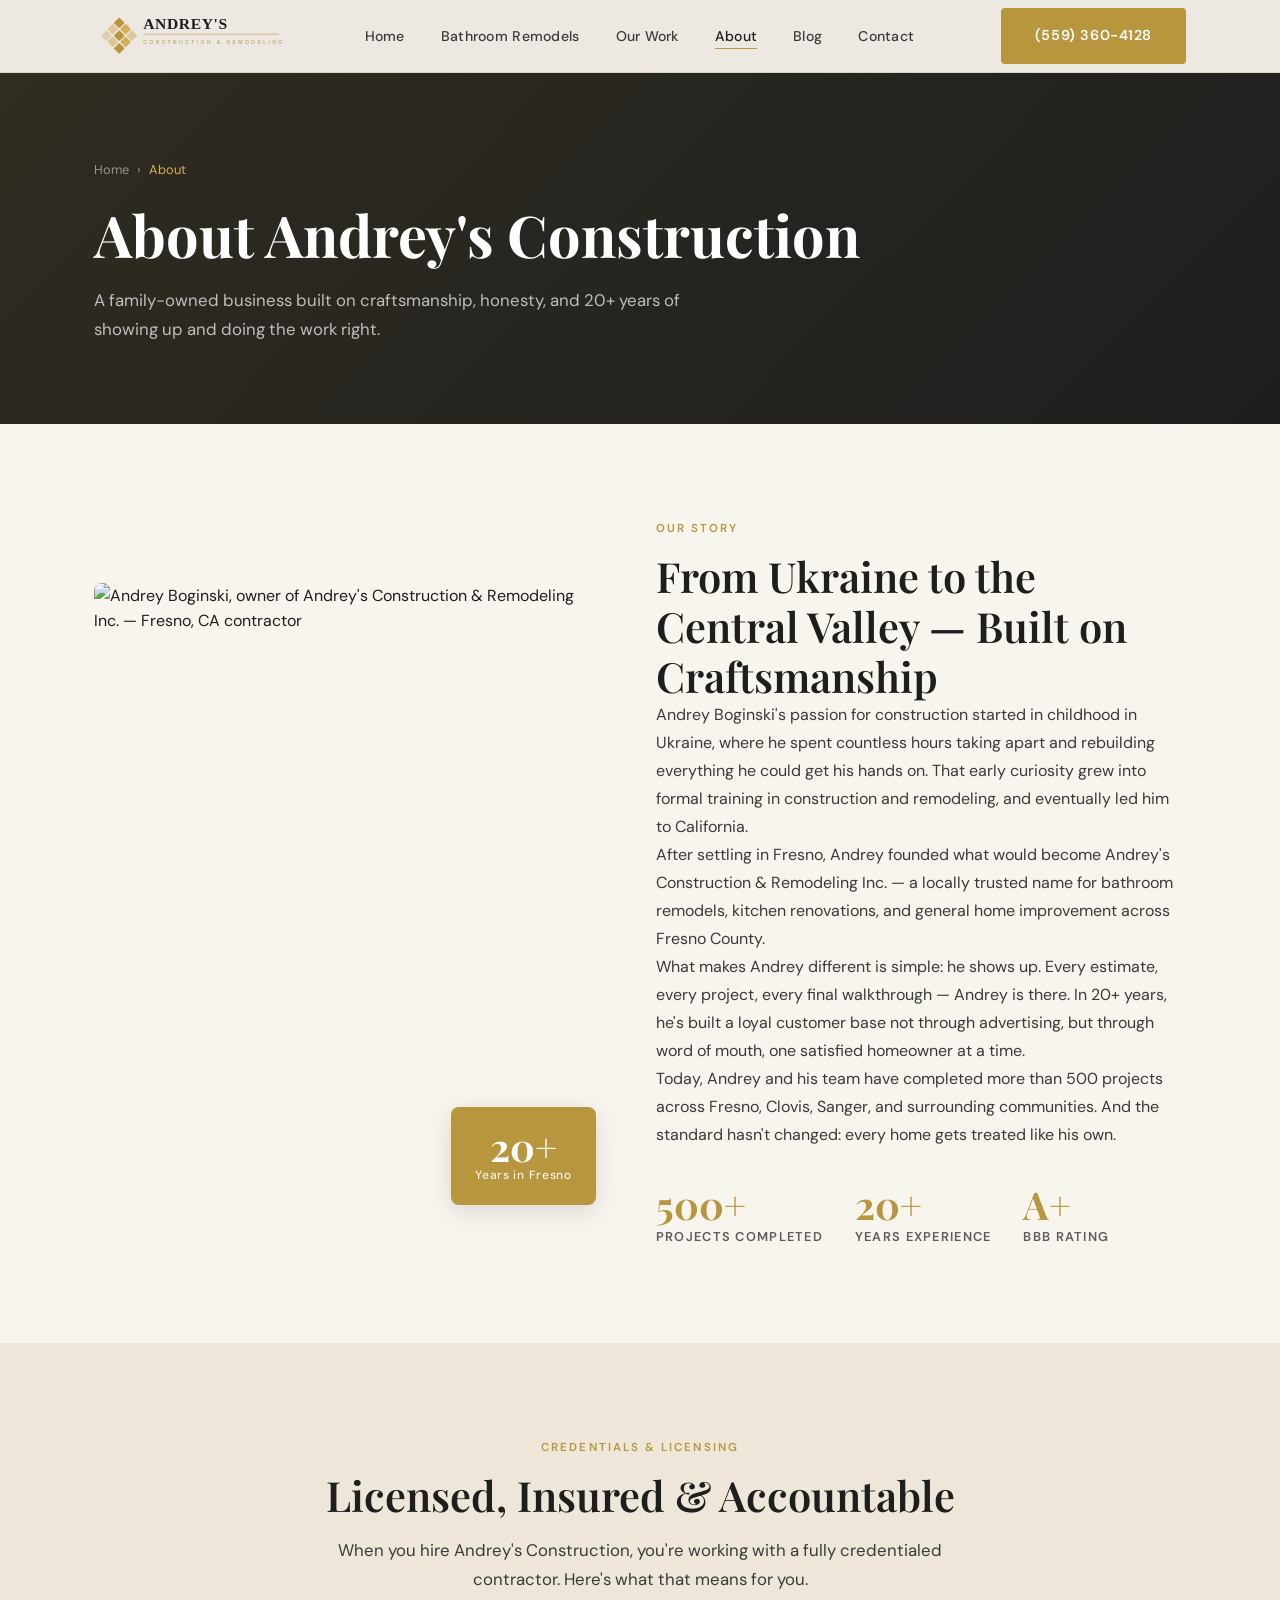
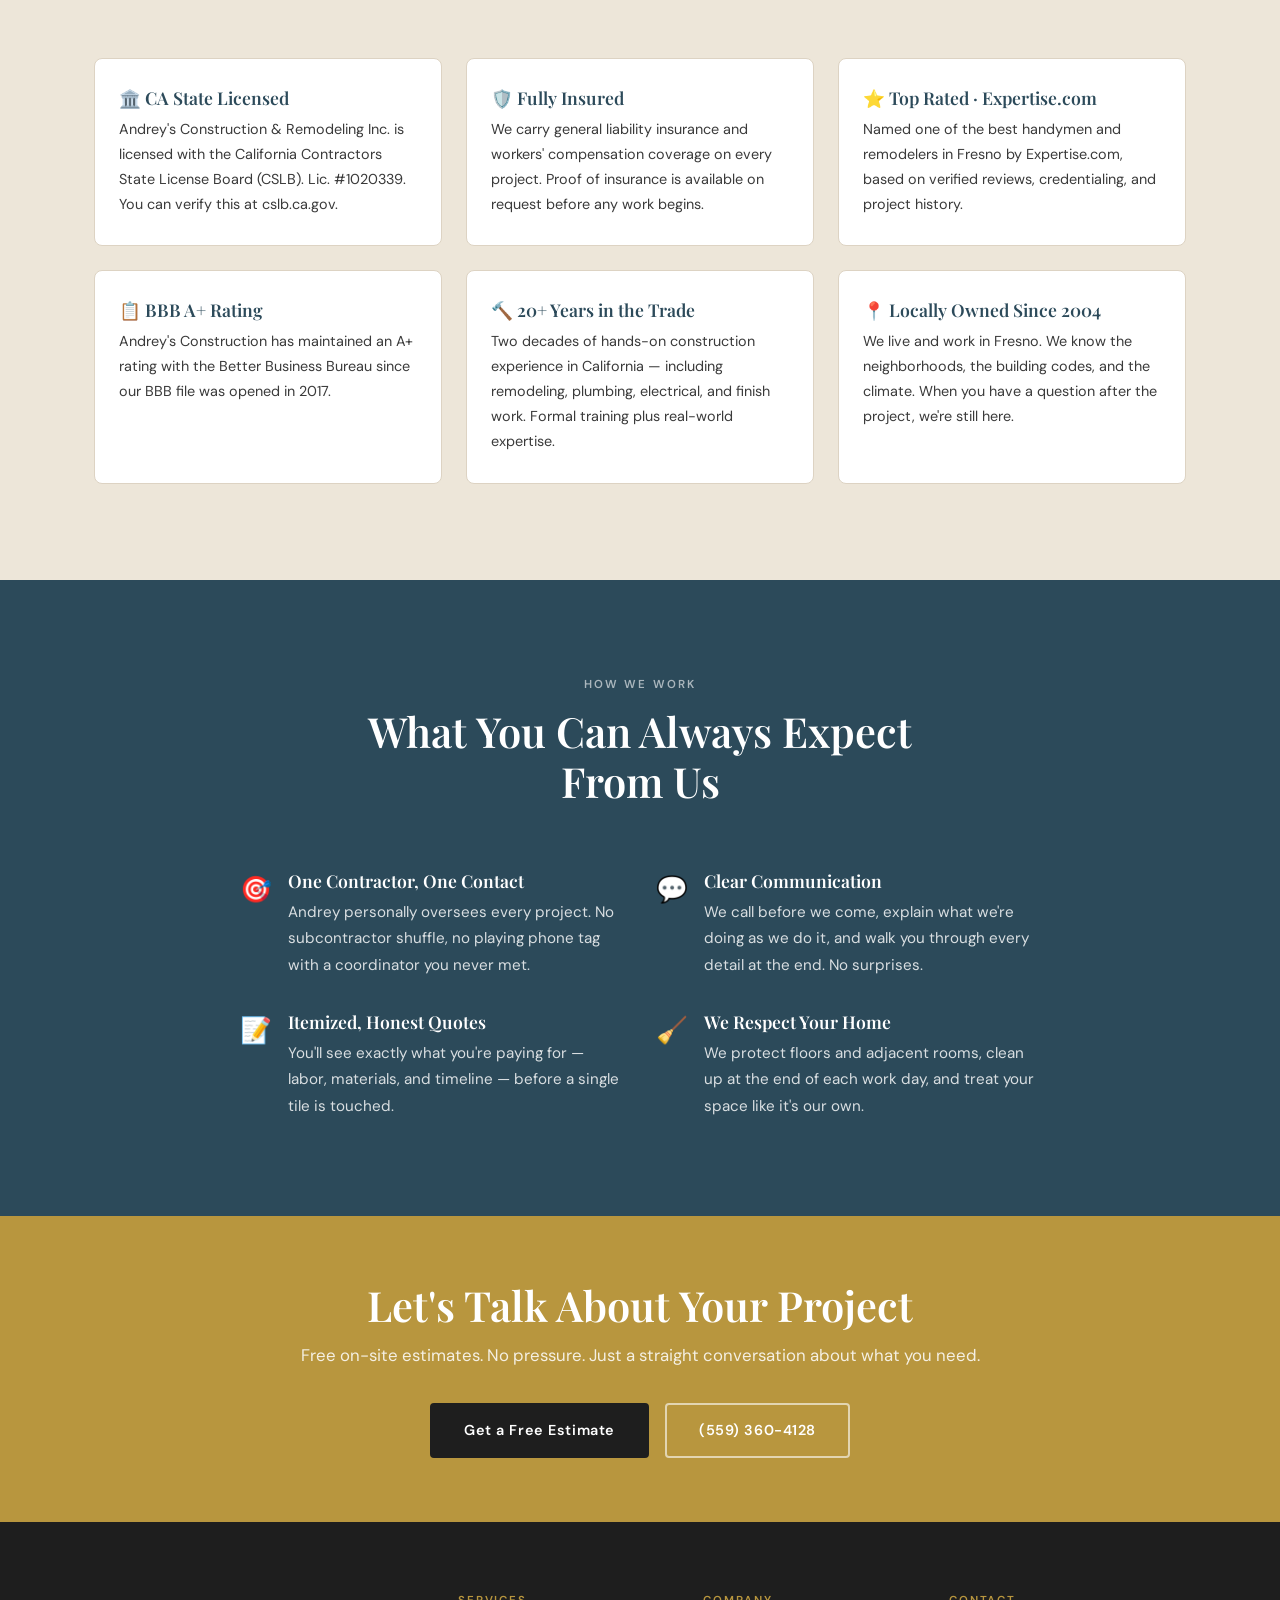
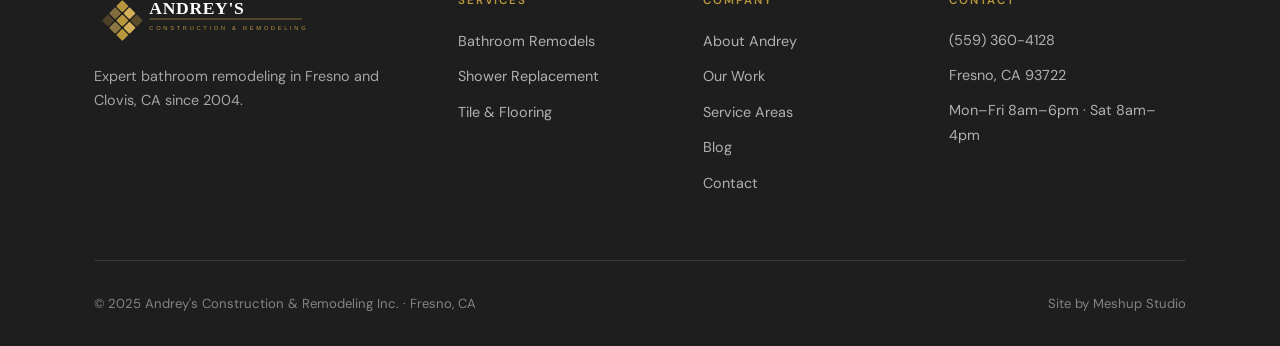
==== about.html @ b891c5d8 "Perf: update about.html" ====
<!DOCTYPE html>
<html lang="en">
<head>
  <meta charset="UTF-8">
  <meta name="viewport" content="width=device-width, initial-scale=1.0">
  <title>About Andrey Boginski | Fresno Remodeling Contractor Since 2004</title>
  <meta name="description" content="Meet Andrey Boginski — licensed Fresno contractor with 20+ years experience and 500+ remodels. Founder of Andrey's Construction & Remodeling Inc.">
  <meta name="robots" content="index, follow">
  <link rel="canonical" href="https://www.andreyhandyman.com/about.html">
  <link rel="icon" type="image/png" href="/favicon.png">
  <link rel="apple-touch-icon" href="/images/logo/favicon-192.png">
  <link rel="preconnect" href="https://fonts.googleapis.com">
  <link rel="preconnect" href="https://fonts.gstatic.com" crossorigin>
  <link rel="preload" href="https://fonts.googleapis.com/css2?family=Playfair+Display:ital,wght@0,600;0,700;1,400&family=DM+Sans:wght@400;500;600&display=swap" as="style" onload="this.onload=null;this.rel='stylesheet'">
  <noscript><link rel="stylesheet" href="https://fonts.googleapis.com/css2?family=Playfair+Display:ital,wght@0,600;0,700;1,400&family=DM+Sans:wght@400;500;600&display=swap"></noscript>
  <link rel="stylesheet" href="css/style.css">

  <script type="application/ld+json">
  {
    "@context": "https://schema.org",
    "@type": "Person",
    "name": "Andrey Boginski",
    "jobTitle": "Owner & Master Contractor",
    "worksFor": {
      "@type": "HomeAndConstructionBusiness",
      "@id": "https://www.andreyhandyman.com/#business"
    },
    "description": "Licensed California contractor with 20+ years of experience in bathroom remodeling and home renovation in Fresno and Clovis, CA.",
    "address": {
      "@type": "PostalAddress",
      "addressLocality": "Fresno",
      "addressRegion": "CA",
      "addressCountry": "US"
    }
  }
  </script>
</head>
<body>

<nav class="site-nav">
  <div class="container">
    <div class="nav-inner">
      <a href="/" class="nav-logo" aria-label="Andrey's Construction home">
        <img src="/images/logo/logo-light.svg" alt="Andrey's Construction &amp; Remodeling Inc." width="220" height="60" width="220" height="48" style="height:48px;width:auto;display:block;">
      </a>
      <ul class="nav-links">
        <li><a href="/">Home</a></li>
        <li><a href="/bathroom-remodel-fresno.html">Bathroom Remodels</a></li>
        <li><a href="/our-work.html">Our Work</a></li>
        <li><a href="/about.html" class="active">About</a></li>
        <li><a href="/blog.html">Blog</a></li>
        <li><a href="/contact.html">Contact</a></li>
      </ul>
      <a href="tel:5593604128" class="btn btn-primary nav-cta">(559) 360-4128</a>
      <button class="nav-hamburger" aria-label="Toggle menu" aria-expanded="false"><span></span><span></span><span></span></button>
    </div>
  </div>
</nav>
<nav class="mobile-nav">
  <a href="/">Home</a><a href="/bathroom-remodel-fresno.html">Bathroom Remodels</a><a href="/our-work.html">Our Work</a><a href="/service-areas.html">Service Areas</a><a href="/about.html">About</a><a href="/blog.html">Blog</a><a href="/contact.html">Contact</a>
  <a href="tel:5593604128" class="btn btn-primary">(559) 360-4128</a>
</nav>

<section class="page-hero">
  <div class="container">
    <div class="page-hero-content">
      <nav class="breadcrumb" aria-label="Breadcrumb"><a href="/">Home</a> › <span>About</span></nav>
      <h1>About Andrey's Construction</h1>
      <p>A family-owned business built on craftsmanship, honesty, and 20+ years of showing up and doing the work right.</p>
    </div>
  </div>
</section>

<section class="section">
  <div class="container">
    <div class="about-lead-grid">
      <div style="position:relative;">
        <div class="about-lead-img">
          <img
            src="images/andrey-boginski.webp"
            alt="Andrey Boginski, owner of Andrey's Construction &amp; Remodeling Inc. — Fresno, CA contractor"
            loading="eager"
            width="1200" height="744"
            style="width:100%;height:100%;object-fit:cover;object-position:center top;"
          >
        </div>
        <div class="about-badge">
          <div class="badge-num">20+</div>
          <div class="badge-label">Years in Fresno</div>
        </div>
      </div>
      <div>
        <span class="eyebrow">Our Story</span>
        <h2>From Ukraine to the Central Valley — Built on Craftsmanship</h2>
        <p>Andrey Boginski's passion for construction started in childhood in Ukraine, where he spent countless hours taking apart and rebuilding everything he could get his hands on. That early curiosity grew into formal training in construction and remodeling, and eventually led him to California.</p>
        <p>After settling in Fresno, Andrey founded what would become Andrey's Construction & Remodeling Inc. — a locally trusted name for bathroom remodels, kitchen renovations, and general home improvement across Fresno County.</p>
        <p>What makes Andrey different is simple: he shows up. Every estimate, every project, every final walkthrough — Andrey is there. In 20+ years, he's built a loyal customer base not through advertising, but through word of mouth, one satisfied homeowner at a time.</p>
        <p>Today, Andrey and his team have completed more than 500 projects across Fresno, Clovis, Sanger, and surrounding communities. And the standard hasn't changed: every home gets treated like his own.</p>

        <div style="display:flex; gap:32px; margin-top:36px; flex-wrap:wrap;">
          <div>
            <div style="font-family:var(--font-serif); font-size:2.4rem; font-weight:700; color:var(--gold); line-height:1;">500+</div>
            <div style="font-size:0.8rem; font-weight:600; letter-spacing:0.1em; text-transform:uppercase; color:var(--charcoal-lt); margin-top:4px;">Projects Completed</div>
          </div>
          <div>
            <div style="font-family:var(--font-serif); font-size:2.4rem; font-weight:700; color:var(--gold); line-height:1;">20+</div>
            <div style="font-size:0.8rem; font-weight:600; letter-spacing:0.1em; text-transform:uppercase; color:var(--charcoal-lt); margin-top:4px;">Years Experience</div>
          </div>
          <div>
            <div style="font-family:var(--font-serif); font-size:2.4rem; font-weight:700; color:var(--gold); line-height:1;">A+</div>
            <div style="font-size:0.8rem; font-weight:600; letter-spacing:0.1em; text-transform:uppercase; color:var(--charcoal-lt); margin-top:4px;">BBB Rating</div>
          </div>
        </div>
      </div>
    </div>
  </div>
</section>

<!-- CREDENTIALS -->
<section class="section section--cream-dark">
  <div class="container">
    <div class="section-header">
      <span class="eyebrow">Credentials & Licensing</span>
      <h2>Licensed, Insured & Accountable</h2>
      <p>When you hire Andrey's Construction, you're working with a fully credentialed contractor. Here's what that means for you.</p>
    </div>
    <div class="values-grid">
      <div class="value-card">
        <h4>🏛️ CA State Licensed</h4>
        <p>Andrey's Construction & Remodeling Inc. is licensed with the California Contractors State License Board (CSLB). Lic. #1020339. You can verify this at cslb.ca.gov.</p>
      </div>
      <div class="value-card">
        <h4>🛡️ Fully Insured</h4>
        <p>We carry general liability insurance and workers' compensation coverage on every project. Proof of insurance is available on request before any work begins.</p>
      </div>
      <div class="value-card">
        <h4>⭐ Top Rated · Expertise.com</h4>
        <p>Named one of the best handymen and remodelers in Fresno by Expertise.com, based on verified reviews, credentialing, and project history.</p>
      </div>
      <div class="value-card">
        <h4>📋 BBB A+ Rating</h4>
        <p>Andrey's Construction has maintained an A+ rating with the Better Business Bureau since our BBB file was opened in 2017.</p>
      </div>
      <div class="value-card">
        <h4>🔨 20+ Years in the Trade</h4>
        <p>Two decades of hands-on construction experience in California — including remodeling, plumbing, electrical, and finish work. Formal training plus real-world expertise.</p>
      </div>
      <div class="value-card">
        <h4>📍 Locally Owned Since 2004</h4>
        <p>We live and work in Fresno. We know the neighborhoods, the building codes, and the climate. When you have a question after the project, we're still here.</p>
      </div>
    </div>
  </div>
</section>

<!-- OUR VALUES -->
<section class="section section--tile">
  <div class="container">
    <div class="section-header">
      <span class="eyebrow" style="color:rgba(255,255,255,0.6);">How We Work</span>
      <h2>What You Can Always Expect From Us</h2>
    </div>
    <div style="display:grid; grid-template-columns:repeat(2,1fr); gap:32px; max-width:800px; margin:0 auto;">
      <div style="display:flex; gap:16px; align-items:flex-start;">
        <div style="font-size:1.6rem; flex-shrink:0;">🎯</div>
        <div>
          <h4 style="color:var(--white); margin-bottom:8px;">One Contractor, One Contact</h4>
          <p style="font-size:0.95rem;">Andrey personally oversees every project. No subcontractor shuffle, no playing phone tag with a coordinator you never met.</p>
        </div>
      </div>
      <div style="display:flex; gap:16px; align-items:flex-start;">
        <div style="font-size:1.6rem; flex-shrink:0;">💬</div>
        <div>
          <h4 style="color:var(--white); margin-bottom:8px;">Clear Communication</h4>
          <p style="font-size:0.95rem;">We call before we come, explain what we're doing as we do it, and walk you through every detail at the end. No surprises.</p>
        </div>
      </div>
      <div style="display:flex; gap:16px; align-items:flex-start;">
        <div style="font-size:1.6rem; flex-shrink:0;">📝</div>
        <div>
          <h4 style="color:var(--white); margin-bottom:8px;">Itemized, Honest Quotes</h4>
          <p style="font-size:0.95rem;">You'll see exactly what you're paying for — labor, materials, and timeline — before a single tile is touched.</p>
        </div>
      </div>
      <div style="display:flex; gap:16px; align-items:flex-start;">
        <div style="font-size:1.6rem; flex-shrink:0;">🧹</div>
        <div>
          <h4 style="color:var(--white); margin-bottom:8px;">We Respect Your Home</h4>
          <p style="font-size:0.95rem;">We protect floors and adjacent rooms, clean up at the end of each work day, and treat your space like it's our own.</p>
        </div>
      </div>
    </div>
  </div>
</section>

<div class="cta-band">
  <div class="container">
    <h2>Let's Talk About Your Project</h2>
    <p>Free on-site estimates. No pressure. Just a straight conversation about what you need.</p>
    <div style="display:flex; gap:16px; justify-content:center; flex-wrap:wrap;">
      <a href="/contact.html" class="btn btn-dark">Get a Free Estimate</a>
      <a href="tel:5593604128" class="btn btn-secondary">(559) 360-4128</a>
    </div>
  </div>
</div>

<footer class="site-footer">
  <div class="container">
    <div class="footer-grid">
      <div class="footer-brand">
        <img src="/images/logo/logo-dark.svg" alt="Andrey's Construction &amp; Remodeling Inc." width="220" height="60" width="220" height="54" style="height:54px;width:auto;margin-bottom:16px;display:block;"><p>Expert bathroom remodeling in Fresno and Clovis, CA since 2004.</p></div>
      <div class="footer-col"><h4>Services</h4><ul><li><a href="/bathroom-remodel-fresno.html">Bathroom Remodels</a></li><li><a href="/bathroom-remodel-fresno.html#shower">Shower Replacement</a></li><li><a href="/bathroom-remodel-fresno.html#tile">Tile & Flooring</a></li></ul></div>
      <div class="footer-col"><h4>Company</h4><ul><li><a href="/about.html">About Andrey</a></li><li><a href="/our-work.html">Our Work</a></li><li><a href="/service-areas.html">Service Areas</a></li><li><a href="/blog.html">Blog</a></li><li><a href="/contact.html">Contact</a></li></ul></div>
      <div class="footer-col"><h4>Contact</h4><p class="footer-contact-item"><a href="tel:5593604128">(559) 360-4128</a></p><p class="footer-contact-item">Fresno, CA 93722</p><p class="footer-contact-item">Mon–Fri 8am–6pm · Sat 8am–4pm</p></div>
    </div>
    <div class="footer-bottom">
      <span>© 2025 Andrey's Construction & Remodeling Inc. · Fresno, CA</span>
      <span>Site by <a href="https://meshupstudio.com" target="_blank" rel="noopener noreferrer">Meshup Studio</a></span>
    </div>
  </div>
</footer>
<script src="js/main.js" defer></script>
</body>
</html>
---- css/style.css ----
/* ============================================================
   ANDREY'S CONSTRUCTION & REMODELING INC.
   Design System: Playfair Display + DM Sans
   Palette: Cream / Charcoal / Gold / Tile Blue
   ============================================================ */

@import url('https://fonts.googleapis.com/css2?family=Playfair+Display:ital,wght@0,400;0,600;0,700;1,400&family=DM+Sans:wght@300;400;500;600&display=swap');

/* ---------- CSS Variables ---------- */
:root {
  --cream:       #F8F4EE;
  --cream-dark:  #EDE6D9;
  --charcoal:    #1E1E1E;
  --charcoal-md: #3A3A3A;
  --charcoal-lt: #5C5C5C;
  --gold:        #B8963E;
  --gold-light:  #D4AF5A;
  --tile:        #2C4A5A;
  --tile-light:  #3D6478;
  --white:       #FFFFFF;
  --border:      #DDD3C3;

  --font-serif: 'Playfair Display', Georgia, serif;
  --font-sans:  'DM Sans', system-ui, sans-serif;

  --radius-sm:  4px;
  --radius-md:  8px;
  --radius-lg:  16px;

  --shadow-sm:  0 2px 8px rgba(0,0,0,0.08);
  --shadow-md:  0 6px 24px rgba(0,0,0,0.12);
  --shadow-lg:  0 16px 48px rgba(0,0,0,0.16);

  --max-width: 1140px;
  --section-pad: 96px;
}

/* ---------- Reset ---------- */
*, *::before, *::after { box-sizing: border-box; margin: 0; padding: 0; }
html { scroll-behavior: smooth; font-size: 16px; }
body {
  font-family: var(--font-sans);
  background: var(--cream);
  color: var(--charcoal);
  line-height: 1.6;
  -webkit-font-smoothing: antialiased;
}
img { max-width: 100%; display: block; }
a { color: inherit; text-decoration: none; }
ul { list-style: none; }
button { cursor: pointer; font-family: inherit; }

/* ---------- Typography ---------- */
h1, h2, h3, h4 { font-family: var(--font-serif); line-height: 1.2; }
h1 { font-size: clamp(2.2rem, 5vw, 3.6rem); font-weight: 700; }
h2 { font-size: clamp(1.75rem, 3.5vw, 2.6rem); font-weight: 600; }
h3 { font-size: clamp(1.2rem, 2vw, 1.6rem); font-weight: 600; }
h4 { font-size: 1.1rem; font-weight: 600; }
p { color: var(--charcoal-md); line-height: 1.75; }

.eyebrow {
  font-family: var(--font-sans);
  font-size: 0.72rem;
  font-weight: 600;
  letter-spacing: 0.18em;
  text-transform: uppercase;
  color: var(--gold);
  display: block;
  margin-bottom: 0.75rem;
}

/* ---------- Layout ---------- */
.container { max-width: var(--max-width); margin: 0 auto; padding: 0 24px; }
.section { padding: var(--section-pad) 0; }
.section--dark { background: var(--charcoal); color: var(--cream); }
.section--dark p { color: var(--cream-dark); }
.section--tile { background: var(--tile); color: var(--white); }
.section--tile p { color: rgba(255,255,255,0.82); }
.section--cream-dark { background: var(--cream-dark); }

.section-header { text-align: center; max-width: 640px; margin: 0 auto 64px; }
.section-header p { font-size: 1.05rem; margin-top: 16px; }

/* ---------- Buttons ---------- */
.btn {
  display: inline-flex;
  align-items: center;
  gap: 8px;
  padding: 14px 32px;
  border-radius: var(--radius-sm);
  font-size: 0.9rem;
  font-weight: 600;
  font-family: var(--font-sans);
  letter-spacing: 0.04em;
  transition: all 0.2s ease;
  border: 2px solid transparent;
  white-space: nowrap;
}
.btn-primary {
  background: var(--gold);
  color: var(--white);
  border-color: var(--gold);
}
.btn-primary:hover { background: var(--gold-light); border-color: var(--gold-light); transform: translateY(-1px); box-shadow: var(--shadow-md); }
.btn-secondary {
  background: transparent;
  color: var(--white);
  border-color: rgba(255,255,255,0.6);
}
.btn-secondary:hover { background: rgba(255,255,255,0.1); border-color: var(--white); }
.btn-outline {
  background: transparent;
  color: var(--gold);
  border-color: var(--gold);
}
.btn-outline:hover { background: var(--gold); color: var(--white); }
.btn-dark {
  background: var(--charcoal);
  color: var(--white);
  border-color: var(--charcoal);
}
.btn-dark:hover { background: var(--charcoal-md); }

/* ---------- NAV ---------- */
.site-nav {
  position: fixed;
  top: 0; left: 0; right: 0;
  z-index: 1000;
  background: rgba(248,244,238,0.95);
  backdrop-filter: blur(12px);
  -webkit-backdrop-filter: blur(12px);
  border-bottom: 1px solid var(--border);
  transition: box-shadow 0.2s;
}
.site-nav.scrolled { box-shadow: var(--shadow-sm); }
.nav-inner {
  display: flex;
  align-items: center;
  justify-content: space-between;
  height: 72px;
}
.nav-logo {
  display: flex;
  align-items: center;
  line-height: 1;
  text-decoration: none;
}
.nav-logo img {
  height: 48px;
  width: auto;
  display: block;
  object-fit: contain;
}
.nav-links {
  display: flex;
  align-items: center;
  gap: 36px;
}
.nav-links a {
  font-size: 0.88rem;
  font-weight: 500;
  color: var(--charcoal-md);
  letter-spacing: 0.02em;
  transition: color 0.15s;
  position: relative;
}
.nav-links a::after {
  content: '';
  position: absolute;
  bottom: -4px; left: 0; right: 0;
  height: 1px;
  background: var(--gold);
  transform: scaleX(0);
  transition: transform 0.2s;
}
.nav-links a:hover { color: var(--charcoal); }
.nav-links a:hover::after { transform: scaleX(1); }
.nav-links a.active { color: var(--charcoal); }
.nav-links a.active::after { transform: scaleX(1); }
.nav-cta { margin-left: 8px; }

.nav-hamburger {
  display: none;
  flex-direction: column;
  gap: 5px;
  background: none;
  border: none;
  padding: 4px;
}
.nav-hamburger span {
  display: block;
  width: 24px;
  height: 2px;
  background: var(--charcoal);
  transition: all 0.3s;
  transform-origin: center;
}

/* ---------- HERO ---------- */
.hero {
  min-height: 100vh;
  display: flex;
  align-items: center;
  position: relative;
  overflow: hidden;
  padding-top: 72px;
}
.hero-bg {
  position: absolute;
  inset: 0;
  background-image: url('https://images.unsplash.com/photo-1552321554-5fefe8c9ef14?w=1600&q=85&auto=format');
  /* ⚑ PLACEHOLDER — replace with real bathroom photo from GMB */
  background-size: cover;
  background-position: center;
  filter: brightness(0.38);
}
.hero-overlay {
  position: absolute;
  inset: 0;
  background: linear-gradient(135deg, rgba(30,30,30,0.7) 0%, rgba(44,74,90,0.4) 100%);
}
.hero-content {
  position: relative;
  z-index: 2;
  max-width: 680px;
}
.hero-content h1 { color: var(--white); margin-bottom: 20px; }
.hero-content h1 em { color: var(--gold-light); font-style: italic; }
.hero-content p {
  color: rgba(255,255,255,0.85);
  font-size: 1.1rem;
  margin-bottom: 36px;
  max-width: 520px;
}
.hero-actions { display: flex; gap: 16px; flex-wrap: wrap; margin-bottom: 56px; }
.hero-stats {
  display: flex;
  gap: 48px;
  flex-wrap: wrap;
}
.hero-stat {}
.hero-stat .stat-num {
  font-family: var(--font-serif);
  font-size: 2.2rem;
  font-weight: 700;
  color: var(--gold-light);
  line-height: 1;
}
.hero-stat .stat-label {
  font-size: 0.78rem;
  font-weight: 500;
  letter-spacing: 0.1em;
  text-transform: uppercase;
  color: rgba(255,255,255,0.65);
  margin-top: 4px;
}
.hero-trust {
  position: absolute;
  bottom: 40px;
  right: 0;
  left: 0;
  z-index: 2;
}
.hero-trust-inner {
  display: flex;
  align-items: center;
  gap: 32px;
  flex-wrap: wrap;
}
.trust-badge {
  display: flex;
  align-items: center;
  gap: 8px;
  font-size: 0.8rem;
  font-weight: 500;
  color: rgba(255,255,255,0.75);
}
.trust-badge svg { flex-shrink: 0; }

/* ---------- ABOUT STRIP ---------- */
.about-strip {
  display: grid;
  grid-template-columns: 1fr 1fr;
  gap: 0;
}
.about-strip-img {
  position: relative;
  min-height: 500px;
  overflow: hidden;
}
.about-strip-img img {
  width: 100%; height: 100%;
  object-fit: cover;
  /* ⚑ PLACEHOLDER — replace with real photo of Andrey on the job */
}
.about-strip-content {
  background: var(--charcoal);
  color: var(--cream);
  padding: 80px 64px;
  display: flex;
  flex-direction: column;
  justify-content: center;
}
.about-strip-content h2 { color: var(--white); margin-bottom: 20px; }
.about-strip-content p { color: rgba(255,255,255,0.78); margin-bottom: 20px; }
.about-strip-content .btn { margin-top: 16px; align-self: flex-start; }

/* ---------- SERVICES GRID ---------- */
.services-grid {
  display: grid;
  grid-template-columns: repeat(3, 1fr);
  gap: 2px;
  background: var(--border);
}
.service-card {
  background: var(--white);
  padding: 40px 36px;
  transition: background 0.2s;
}
.service-card:hover { background: var(--cream); }
.service-card .service-icon {
  width: 48px; height: 48px;
  background: var(--cream-dark);
  border-radius: 50%;
  display: flex;
  align-items: center;
  justify-content: center;
  margin-bottom: 20px;
  color: var(--gold);
}
.service-card h3 { margin-bottom: 10px; font-size: 1.15rem; }
.service-card p { font-size: 0.92rem; }
.service-card a {
  display: inline-flex;
  align-items: center;
  gap: 6px;
  font-size: 0.85rem;
  font-weight: 600;
  color: var(--gold);
  margin-top: 16px;
  transition: gap 0.2s;
}
.service-card a:hover { gap: 10px; }

/* ---------- PROCESS ---------- */
.process-steps {
  display: grid;
  grid-template-columns: repeat(5, 1fr);
  gap: 0;
  position: relative;
}
.process-steps::before {
  content: '';
  position: absolute;
  top: 28px;
  left: calc(10% + 20px);
  right: calc(10% + 20px);
  height: 1px;
  background: var(--border);
}
.process-step {
  text-align: center;
  padding: 0 16px;
  position: relative;
}
.step-num {
  width: 56px; height: 56px;
  border-radius: 50%;
  background: var(--gold);
  color: var(--white);
  font-family: var(--font-serif);
  font-size: 1.4rem;
  font-weight: 700;
  display: flex;
  align-items: center;
  justify-content: center;
  margin: 0 auto 20px;
  position: relative;
  z-index: 1;
}
.process-step h4 { margin-bottom: 8px; font-size: 1rem; }
.process-step p { font-size: 0.88rem; }

/* ---------- GALLERY GRID ---------- */
.gallery-grid {
  display: grid;
  grid-template-columns: repeat(4, 1fr);
  grid-template-rows: auto auto;
  gap: 8px;
}
.gallery-item {
  overflow: hidden;
  position: relative;
  background: var(--charcoal-lt);
  aspect-ratio: 1;
}
.gallery-item:first-child {
  grid-column: 1 / 3;
  grid-row: 1 / 3;
  aspect-ratio: auto;
}
.gallery-item img {
  width: 100%; height: 100%;
  object-fit: cover;
  transition: transform 0.5s ease;
  /* ⚑ PLACEHOLDER — replace all gallery images with real project photos */
}
.gallery-item:hover img { transform: scale(1.04); }
.gallery-overlay {
  position: absolute;
  bottom: 0; left: 0; right: 0;
  background: linear-gradient(transparent, rgba(30,30,30,0.7));
  padding: 16px;
  color: var(--white);
  font-size: 0.82rem;
  font-weight: 500;
  letter-spacing: 0.06em;
  text-transform: uppercase;
  opacity: 0;
  transition: opacity 0.3s;
}
.gallery-item:hover .gallery-overlay { opacity: 1; }

/* ---------- TESTIMONIALS ---------- */
.testimonials-grid {
  display: grid;
  grid-template-columns: repeat(3, 1fr);
  gap: 24px;
}
.testimonial-card {
  background: var(--white);
  border: 1px solid var(--border);
  border-radius: var(--radius-md);
  padding: 32px;
  position: relative;
}
.testimonial-card::before {
  content: '\201C';
  font-family: var(--font-serif);
  font-size: 5rem;
  color: var(--gold);
  opacity: 0.2;
  position: absolute;
  top: 8px; left: 20px;
  line-height: 1;
}
.stars {
  display: flex;
  gap: 3px;
  margin-bottom: 16px;
  color: var(--gold);
  font-size: 0.9rem;
}
.testimonial-card p {
  font-size: 0.95rem;
  font-style: italic;
  margin-bottom: 20px;
  position: relative;
  z-index: 1;
}
.reviewer-name {
  font-weight: 600;
  font-size: 0.88rem;
  color: var(--charcoal);
}
.reviewer-location {
  font-size: 0.8rem;
  color: var(--charcoal-lt);
}
.review-source {
  display: flex;
  align-items: center;
  gap: 6px;
  margin-top: 12px;
  font-size: 0.75rem;
  color: var(--charcoal-lt);
}

/* ---------- CTA BAND ---------- */
.cta-band {
  background: var(--gold);
  padding: 64px 0;
  text-align: center;
}
.cta-band h2 { color: var(--white); margin-bottom: 12px; }
.cta-band p { color: rgba(255,255,255,0.85); margin-bottom: 32px; font-size: 1.05rem; }
.cta-band .btn-dark { background: var(--charcoal); border-color: var(--charcoal); }

/* ---------- CONTACT SECTION ---------- */
.contact-grid {
  display: grid;
  grid-template-columns: 1fr 1.4fr;
  gap: 80px;
  align-items: start;
}
.contact-info {}
.contact-info h2 { margin-bottom: 20px; }
.contact-info p { margin-bottom: 32px; }
.contact-details { display: flex; flex-direction: column; gap: 20px; }
.contact-detail {
  display: flex;
  align-items: flex-start;
  gap: 16px;
}
.contact-detail-icon {
  width: 40px; height: 40px;
  background: var(--cream-dark);
  border-radius: 50%;
  display: flex;
  align-items: center;
  justify-content: center;
  color: var(--gold);
  flex-shrink: 0;
}
.contact-detail-text {}
.contact-detail-text strong {
  display: block;
  font-size: 0.78rem;
  letter-spacing: 0.1em;
  text-transform: uppercase;
  color: var(--charcoal-lt);
  margin-bottom: 2px;
}
.contact-detail-text span { font-size: 1rem; color: var(--charcoal); font-weight: 500; }
.contact-detail-text a { color: var(--tile); }
.contact-detail-text a:hover { color: var(--gold); }

/* FORM */
.contact-form { background: var(--white); border: 1px solid var(--border); border-radius: var(--radius-md); padding: 48px; }
.contact-form h3 { margin-bottom: 32px; font-size: 1.3rem; }
.form-row { display: grid; grid-template-columns: 1fr 1fr; gap: 20px; }
.form-group { margin-bottom: 20px; }
.form-group label {
  display: block;
  font-size: 0.8rem;
  font-weight: 600;
  letter-spacing: 0.08em;
  text-transform: uppercase;
  color: var(--charcoal-lt);
  margin-bottom: 8px;
}
.form-group input,
.form-group select,
.form-group textarea {
  width: 100%;
  padding: 12px 16px;
  border: 1.5px solid var(--border);
  border-radius: var(--radius-sm);
  font-family: var(--font-sans);
  font-size: 0.95rem;
  color: var(--charcoal);
  background: var(--cream);
  transition: border-color 0.2s;
  outline: none;
}
.form-group input:focus,
.form-group select:focus,
.form-group textarea:focus { border-color: var(--gold); background: var(--white); }
.form-group textarea { resize: vertical; min-height: 120px; }
.form-group select { appearance: none; cursor: pointer; }
.form-submit { width: 100%; padding: 16px; font-size: 1rem; margin-top: 8px; }

/* ---------- FOOTER ---------- */
.site-footer {
  background: var(--charcoal);
  color: var(--cream);
  padding: 72px 0 32px;
}
.footer-grid {
  display: grid;
  grid-template-columns: 1.6fr 1fr 1fr 1.2fr;
  gap: 48px;
  margin-bottom: 64px;
}
.footer-brand {}
.footer-brand .logo-name { font-family: var(--font-serif); font-size: 1.2rem; font-weight: 700; color: var(--white); }
.footer-brand .logo-sub { font-size: 0.65rem; letter-spacing: 0.14em; text-transform: uppercase; color: var(--gold); }
.footer-brand p { font-size: 0.9rem; color: rgba(255,255,255,0.6); margin-top: 16px; line-height: 1.7; }
.footer-expertise { margin-top: 24px; }
.footer-expertise img { height: 60px; opacity: 0.9; }
.footer-col h4 {
  font-family: var(--font-sans);
  font-size: 0.72rem;
  font-weight: 600;
  letter-spacing: 0.16em;
  text-transform: uppercase;
  color: var(--gold);
  margin-bottom: 20px;
}
.footer-col ul { display: flex; flex-direction: column; gap: 10px; }
.footer-col ul a { font-size: 0.9rem; color: rgba(255,255,255,0.65); transition: color 0.15s; }
.footer-col ul a:hover { color: var(--white); }
.footer-contact-item { font-size: 0.9rem; color: rgba(255,255,255,0.65); margin-bottom: 10px; }
.footer-contact-item a { color: rgba(255,255,255,0.65); }
.footer-contact-item a:hover { color: var(--white); }
.footer-bottom {
  border-top: 1px solid rgba(255,255,255,0.1);
  padding-top: 32px;
  display: flex;
  align-items: center;
  justify-content: space-between;
  font-size: 0.82rem;
  color: rgba(255,255,255,0.45);
  flex-wrap: wrap;
  gap: 12px;
}
.footer-bottom a { color: rgba(255,255,255,0.45); }
.footer-bottom a:hover { color: rgba(255,255,255,0.8); }

/* ---------- PAGE HERO (inner pages) ---------- */
.page-hero {
  padding: 160px 0 80px;
  background: var(--charcoal);
  position: relative;
  overflow: hidden;
}
.page-hero::before {
  content: '';
  position: absolute;
  inset: 0;
  background: linear-gradient(135deg, rgba(184,150,62,0.12), transparent);
}
.page-hero-content { position: relative; z-index: 1; }
.page-hero h1 { color: var(--white); }
.page-hero p { color: rgba(255,255,255,0.7); font-size: 1.05rem; margin-top: 16px; max-width: 600px; }
.breadcrumb {
  display: flex;
  align-items: center;
  gap: 8px;
  font-size: 0.8rem;
  color: rgba(255,255,255,0.5);
  margin-bottom: 20px;
}
.breadcrumb a { color: rgba(255,255,255,0.5); transition: color 0.15s; }
.breadcrumb a:hover { color: var(--gold-light); }
.breadcrumb span { color: var(--gold-light); }

/* ---------- ABOUT PAGE ---------- */
.about-lead-grid {
  display: grid;
  grid-template-columns: 1fr 1.1fr;
  gap: 80px;
  align-items: center;
}
.about-lead-img {
  position: relative;
  border-radius: var(--radius-md);
  overflow: hidden;
  aspect-ratio: 4 / 5;
}
.about-lead-img img {
  width: 100%;
  height: 100%;
  object-fit: cover;
  object-position: center top;
  display: block;
}
.about-badge {
  position: absolute;
  bottom: -20px; right: -20px;
  background: var(--gold);
  color: var(--white);
  padding: 20px 24px;
  border-radius: var(--radius-md);
  text-align: center;
  box-shadow: var(--shadow-md);
}
.about-badge .badge-num {
  font-family: var(--font-serif);
  font-size: 2.4rem;
  font-weight: 700;
  line-height: 1;
}
.about-badge .badge-label { font-size: 0.75rem; font-weight: 500; letter-spacing: 0.06em; opacity: 0.9; }
.values-grid {
  display: grid;
  grid-template-columns: repeat(3, 1fr);
  gap: 24px;
  margin-top: 48px;
}
.value-card {
  background: var(--white);
  border: 1px solid var(--border);
  padding: 28px 24px;
  border-radius: var(--radius-md);
}
.value-card h4 { margin-bottom: 8px; color: var(--tile); }
.value-card p { font-size: 0.9rem; }

/* ---------- BLOG ---------- */
.blog-grid {
  display: grid;
  grid-template-columns: repeat(3, 1fr);
  gap: 32px;
}
.blog-card {
  background: var(--white);
  border: 1px solid var(--border);
  border-radius: var(--radius-md);
  overflow: hidden;
  transition: box-shadow 0.2s, transform 0.2s;
}
.blog-card:hover { box-shadow: var(--shadow-md); transform: translateY(-2px); }
.blog-card-img {
  aspect-ratio: 16/9;
  overflow: hidden;
}
.blog-card-img img { width: 100%; height: 100%; object-fit: cover; transition: transform 0.5s; }
.blog-card:hover .blog-card-img img { transform: scale(1.04); }
.blog-card-body { padding: 28px; }
.blog-cat {
  font-size: 0.72rem;
  font-weight: 600;
  letter-spacing: 0.14em;
  text-transform: uppercase;
  color: var(--gold);
  margin-bottom: 10px;
}
.blog-card h3 { font-size: 1.15rem; margin-bottom: 10px; }
.blog-card p { font-size: 0.9rem; margin-bottom: 20px; }
.blog-meta { font-size: 0.8rem; color: var(--charcoal-lt); display: flex; gap: 16px; }

/* ---------- SIDEBAR ---------- */
.blog-layout { display: grid; grid-template-columns: 1fr 320px; gap: 64px; }
.blog-post-img { width: 100%; border-radius: var(--radius-md); margin-bottom: 40px; aspect-ratio: 16/7; object-fit: cover; }
.blog-body h2 { margin: 40px 0 16px; }
.blog-body h3 { margin: 32px 0 12px; }
.blog-body p { margin-bottom: 20px; }
.blog-body ul { padding-left: 24px; margin-bottom: 20px; list-style: disc; }
.blog-body ul li { margin-bottom: 8px; color: var(--charcoal-md); }
.sidebar-widget { background: var(--white); border: 1px solid var(--border); border-radius: var(--radius-md); padding: 28px; margin-bottom: 24px; }
.sidebar-widget h4 { margin-bottom: 16px; color: var(--tile); border-bottom: 1px solid var(--border); padding-bottom: 12px; }

/* ---------- MAP ---------- */
.map-embed { width: 100%; height: 380px; border-radius: var(--radius-md); overflow: hidden; border: 1px solid var(--border); }
.map-embed iframe { width: 100%; height: 100%; border: none; }

/* ---------- SCHEMA NOTICE (dev only) ---------- */
.schema-json { display: none; }

/* ---------- BADGE STRIP ---------- */
.badge-strip {
  background: var(--charcoal);
  padding: 40px 0;
  border-top: 1px solid rgba(255,255,255,0.06);
}
.badge-strip-inner {
  display: flex;
  align-items: center;
  justify-content: center;
  gap: 64px;
  flex-wrap: wrap;
}
.badge-item {
  text-align: center;
  color: rgba(255,255,255,0.55);
  font-size: 0.8rem;
  font-weight: 500;
  letter-spacing: 0.06em;
  text-transform: uppercase;
}
.badge-item .badge-icon { font-size: 1.6rem; display: block; margin-bottom: 6px; color: var(--gold); }

/* ---------- MOBILE NAV ---------- */
.mobile-nav {
  display: none;
  position: fixed;
  top: 72px; left: 0; right: 0; bottom: 0;
  background: var(--cream);
  z-index: 999;
  padding: 40px 24px;
  flex-direction: column;
  gap: 4px;
}
.mobile-nav.open { display: flex; }
.mobile-nav a {
  font-family: var(--font-serif);
  font-size: 1.5rem;
  color: var(--charcoal);
  padding: 12px 0;
  border-bottom: 1px solid var(--border);
}
.mobile-nav a:last-child { border-bottom: none; }
.mobile-nav .btn { margin-top: 24px; width: 100%; justify-content: center; }

/* ---------- RESPONSIVE ---------- */
@media (max-width: 1024px) {
  :root { --section-pad: 72px; }
  .services-grid { grid-template-columns: repeat(2, 1fr); }
  .process-steps { grid-template-columns: repeat(3, 1fr); gap: 32px; }
  .process-steps::before { display: none; }
  .gallery-grid { grid-template-columns: repeat(3, 1fr); }
  .gallery-item:first-child { grid-column: 1/2; grid-row: 1/2; }
  .footer-grid { grid-template-columns: 1fr 1fr; }
  .about-strip { grid-template-columns: 1fr; }
  .about-strip-img { min-height: 340px; }
  .about-strip-content { padding: 64px 40px; }
  .about-lead-grid { grid-template-columns: 1fr; }
  .about-badge { bottom: 16px; right: 16px; }
  .blog-layout { grid-template-columns: 1fr; }
}

@media (max-width: 768px) {
  :root { --section-pad: 56px; }
  .nav-links, .nav-cta { display: none; }
  .nav-hamburger { display: flex; }
  .hero { min-height: 92vh; }
  .hero-stats { gap: 28px; }
  .hero-trust { display: none; }
  .services-grid { grid-template-columns: 1fr; }
  .process-steps { grid-template-columns: 1fr 1fr; }
  .gallery-grid { grid-template-columns: 1fr 1fr; }
  .testimonials-grid { grid-template-columns: 1fr; }
  .contact-grid { grid-template-columns: 1fr; gap: 48px; }
  .form-row { grid-template-columns: 1fr; }
  .contact-form { padding: 32px 24px; }
  .footer-grid { grid-template-columns: 1fr; gap: 36px; }
  .blog-grid { grid-template-columns: 1fr; }
  .values-grid { grid-template-columns: 1fr; }
  .badge-strip-inner { gap: 32px; }
}

@media (max-width: 480px) {
  .gallery-grid { grid-template-columns: 1fr; }
  .process-steps { grid-template-columns: 1fr; }
  .hero-actions { flex-direction: column; }
  .hero-actions .btn { width: 100%; justify-content: center; }
}
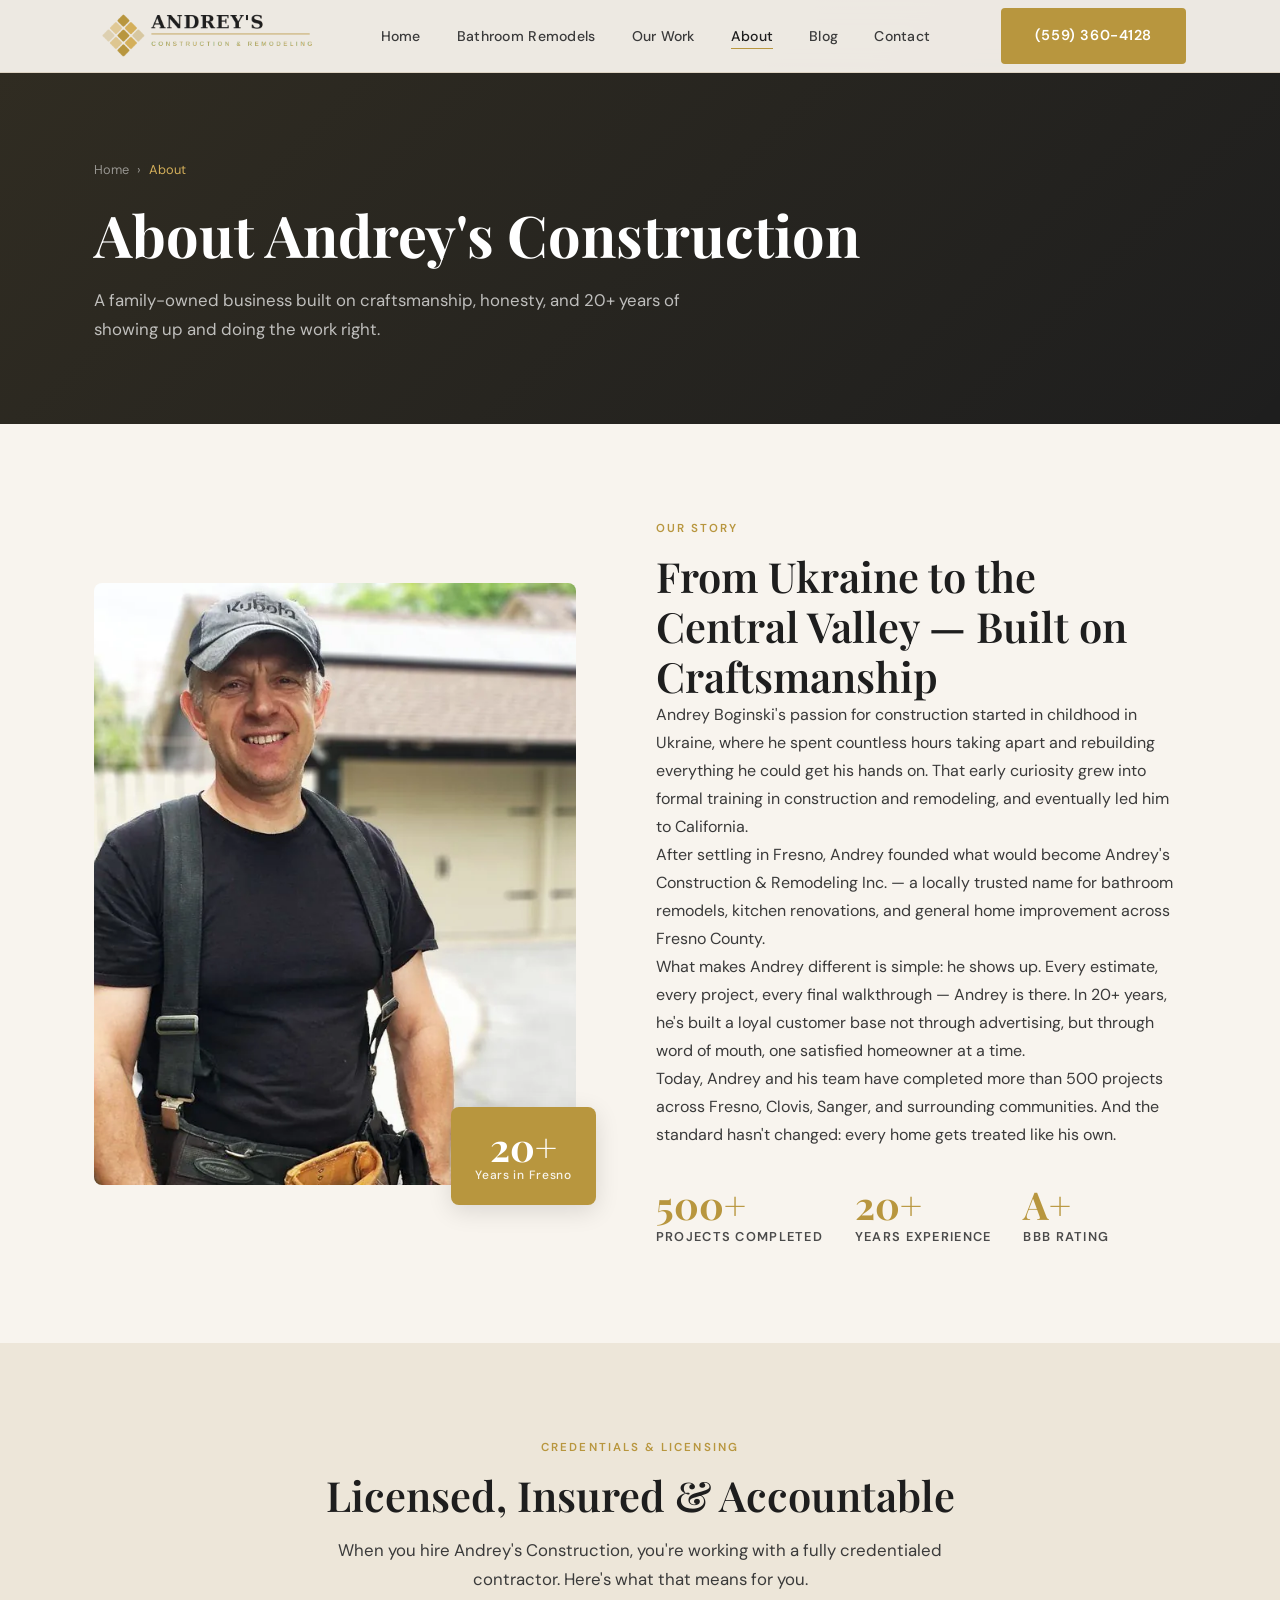
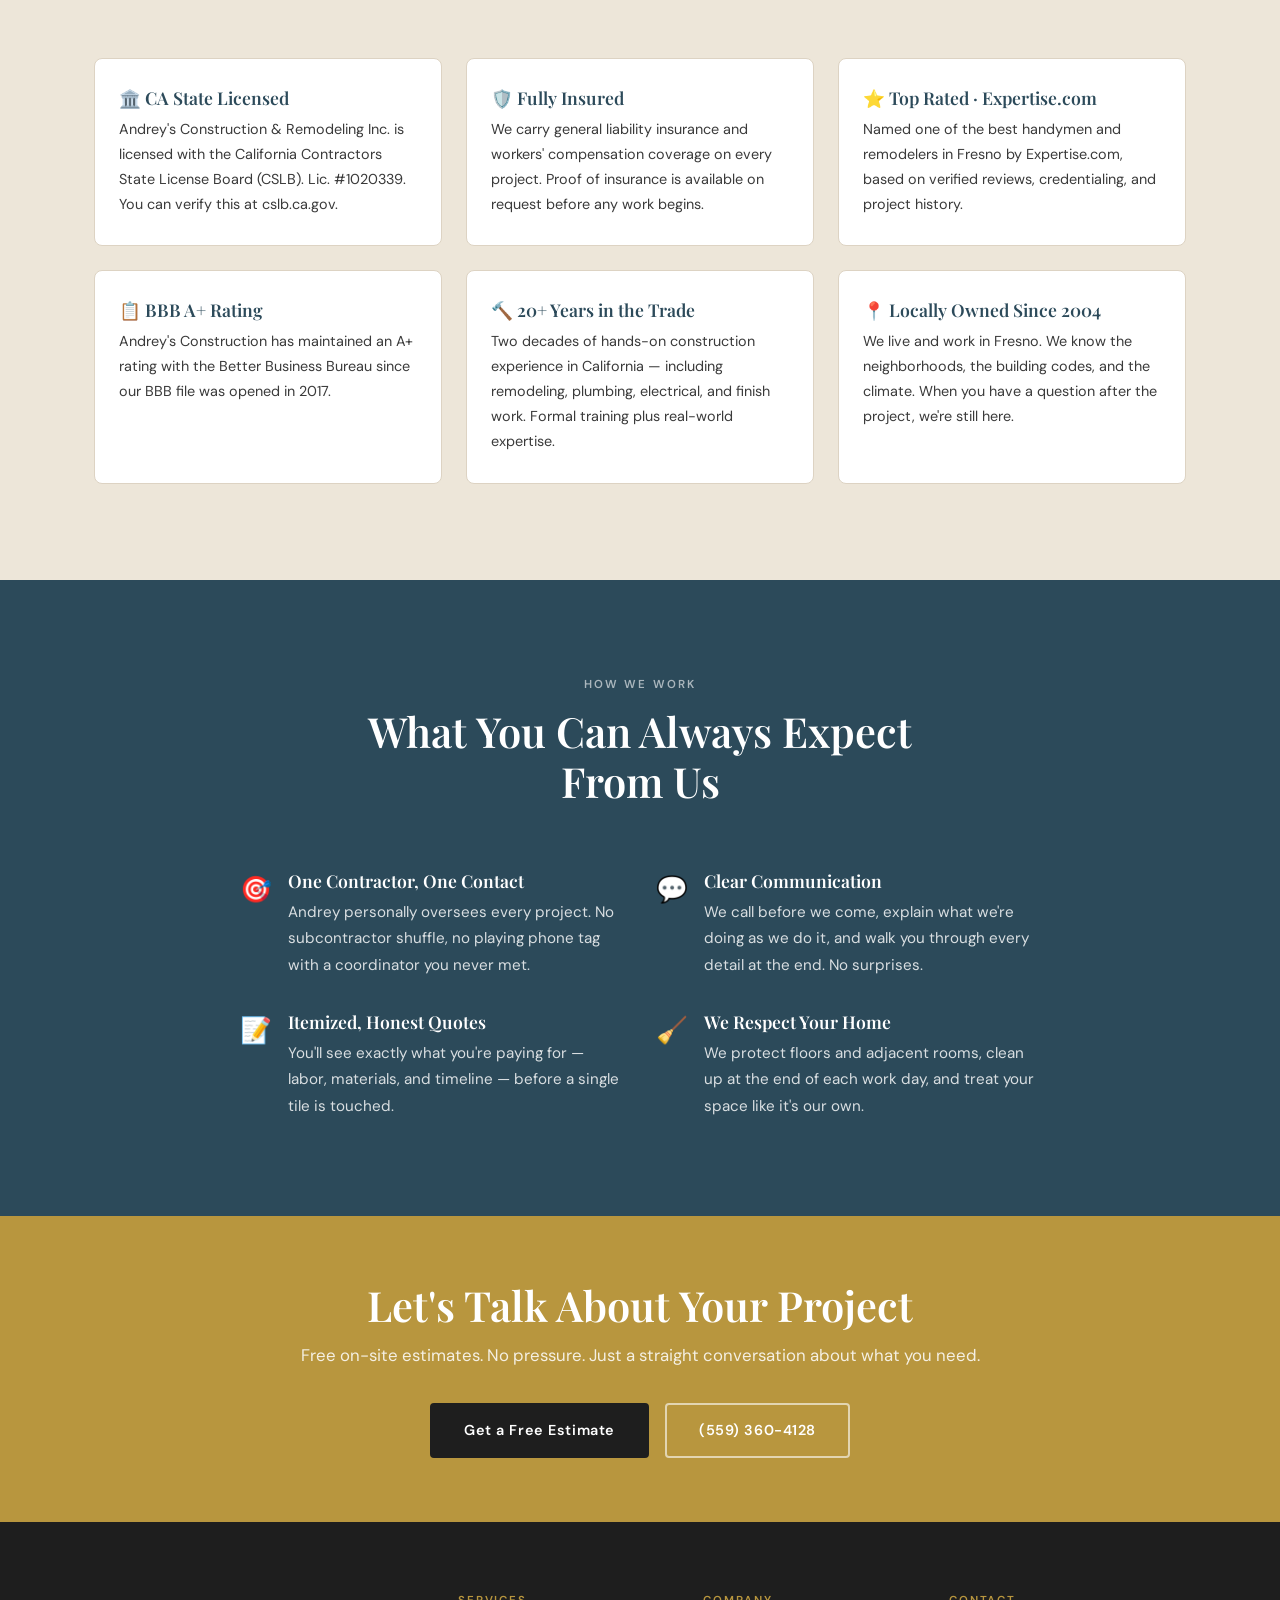
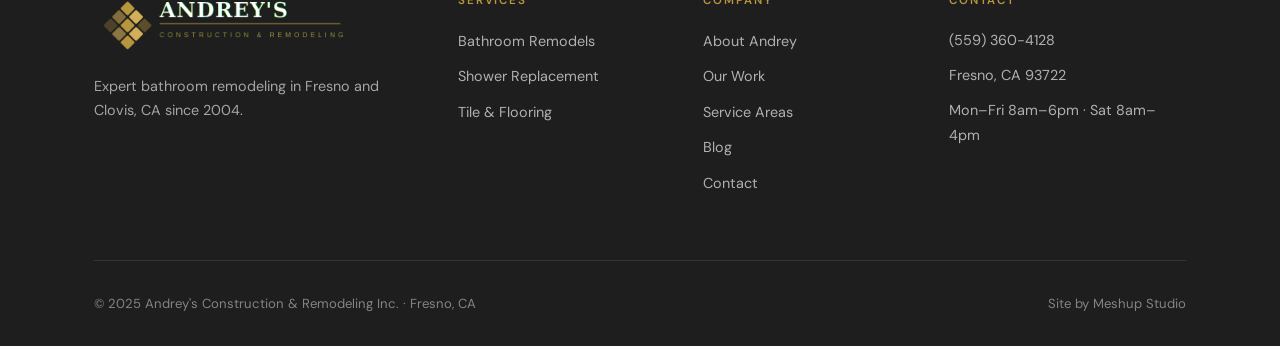
==== commit 75e53570: "Update logo: about.html" ====
--- a/about.html
+++ b/about.html
@@ -41,7 +41,7 @@
   <div class="container">
     <div class="nav-inner">
       <a href="/" class="nav-logo" aria-label="Andrey's Construction home">
-        <img src="/images/logo/logo-light.svg" alt="Andrey's Construction &amp; Remodeling Inc." width="220" height="60" width="220" height="48" style="height:48px;width:auto;display:block;">
+        <img src="/images/logo/logo-light.png" alt="Andrey's Construction &amp; Remodeling Inc." width="220" height="60" width="140" height="70" style="height:56px;width:auto;display:block;">
       </a>
       <ul class="nav-links">
         <li><a href="/">Home</a></li>
@@ -208,7 +208,7 @@
   <div class="container">
     <div class="footer-grid">
       <div class="footer-brand">
-        <img src="/images/logo/logo-dark.svg" alt="Andrey's Construction &amp; Remodeling Inc." width="220" height="60" width="220" height="54" style="height:54px;width:auto;margin-bottom:16px;display:block;"><p>Expert bathroom remodeling in Fresno and Clovis, CA since 2004.</p></div>
+        <img src="/images/logo/logo-dark.png" alt="Andrey's Construction &amp; Remodeling Inc." width="220" height="60" width="160" height="80" style="height:64px;width:auto;margin-bottom:16px;display:block;"><p>Expert bathroom remodeling in Fresno and Clovis, CA since 2004.</p></div>
       <div class="footer-col"><h4>Services</h4><ul><li><a href="/bathroom-remodel-fresno.html">Bathroom Remodels</a></li><li><a href="/bathroom-remodel-fresno.html#shower">Shower Replacement</a></li><li><a href="/bathroom-remodel-fresno.html#tile">Tile & Flooring</a></li></ul></div>
       <div class="footer-col"><h4>Company</h4><ul><li><a href="/about.html">About Andrey</a></li><li><a href="/our-work.html">Our Work</a></li><li><a href="/service-areas.html">Service Areas</a></li><li><a href="/blog.html">Blog</a></li><li><a href="/contact.html">Contact</a></li></ul></div>
       <div class="footer-col"><h4>Contact</h4><p class="footer-contact-item"><a href="tel:5593604128">(559) 360-4128</a></p><p class="footer-contact-item">Fresno, CA 93722</p><p class="footer-contact-item">Mon–Fri 8am–6pm · Sat 8am–4pm</p></div>
--- a/css/style.css
+++ b/css/style.css
@@ -4,7 +4,8 @@
    Palette: Cream / Charcoal / Gold / Tile Blue
    ============================================================ */
 
-@import url('https://fonts.googleapis.com/css2?family=Playfair+Display:ital,wght@0,400;0,600;0,700;1,400&family=DM+Sans:wght@300;400;500;600&display=swap');
+/* Fonts loaded via preload in HTML for performance */
+/* font-display: swap applied via Google Fonts URL param */
 
 /* ---------- CSS Variables ---------- */
 :root {
@@ -12,7 +13,7 @@
   --cream-dark:  #EDE6D9;
   --charcoal:    #1E1E1E;
   --charcoal-md: #3A3A3A;
-  --charcoal-lt: #5C5C5C;
+  --charcoal-lt: #4A4A4A;
   --gold:        #B8963E;
   --gold-light:  #D4AF5A;
   --tile:        #2C4A5A;
@@ -465,7 +466,7 @@
 }
 .reviewer-location {
   font-size: 0.8rem;
-  color: var(--charcoal-lt);
+  color: var(--charcoal-md);
 }
 .review-source {
   display: flex;
@@ -753,7 +754,7 @@
 }
 .badge-item {
   text-align: center;
-  color: rgba(255,255,255,0.55);
+  color: rgba(255,255,255,0.72);
   font-size: 0.8rem;
   font-weight: 500;
   letter-spacing: 0.06em;
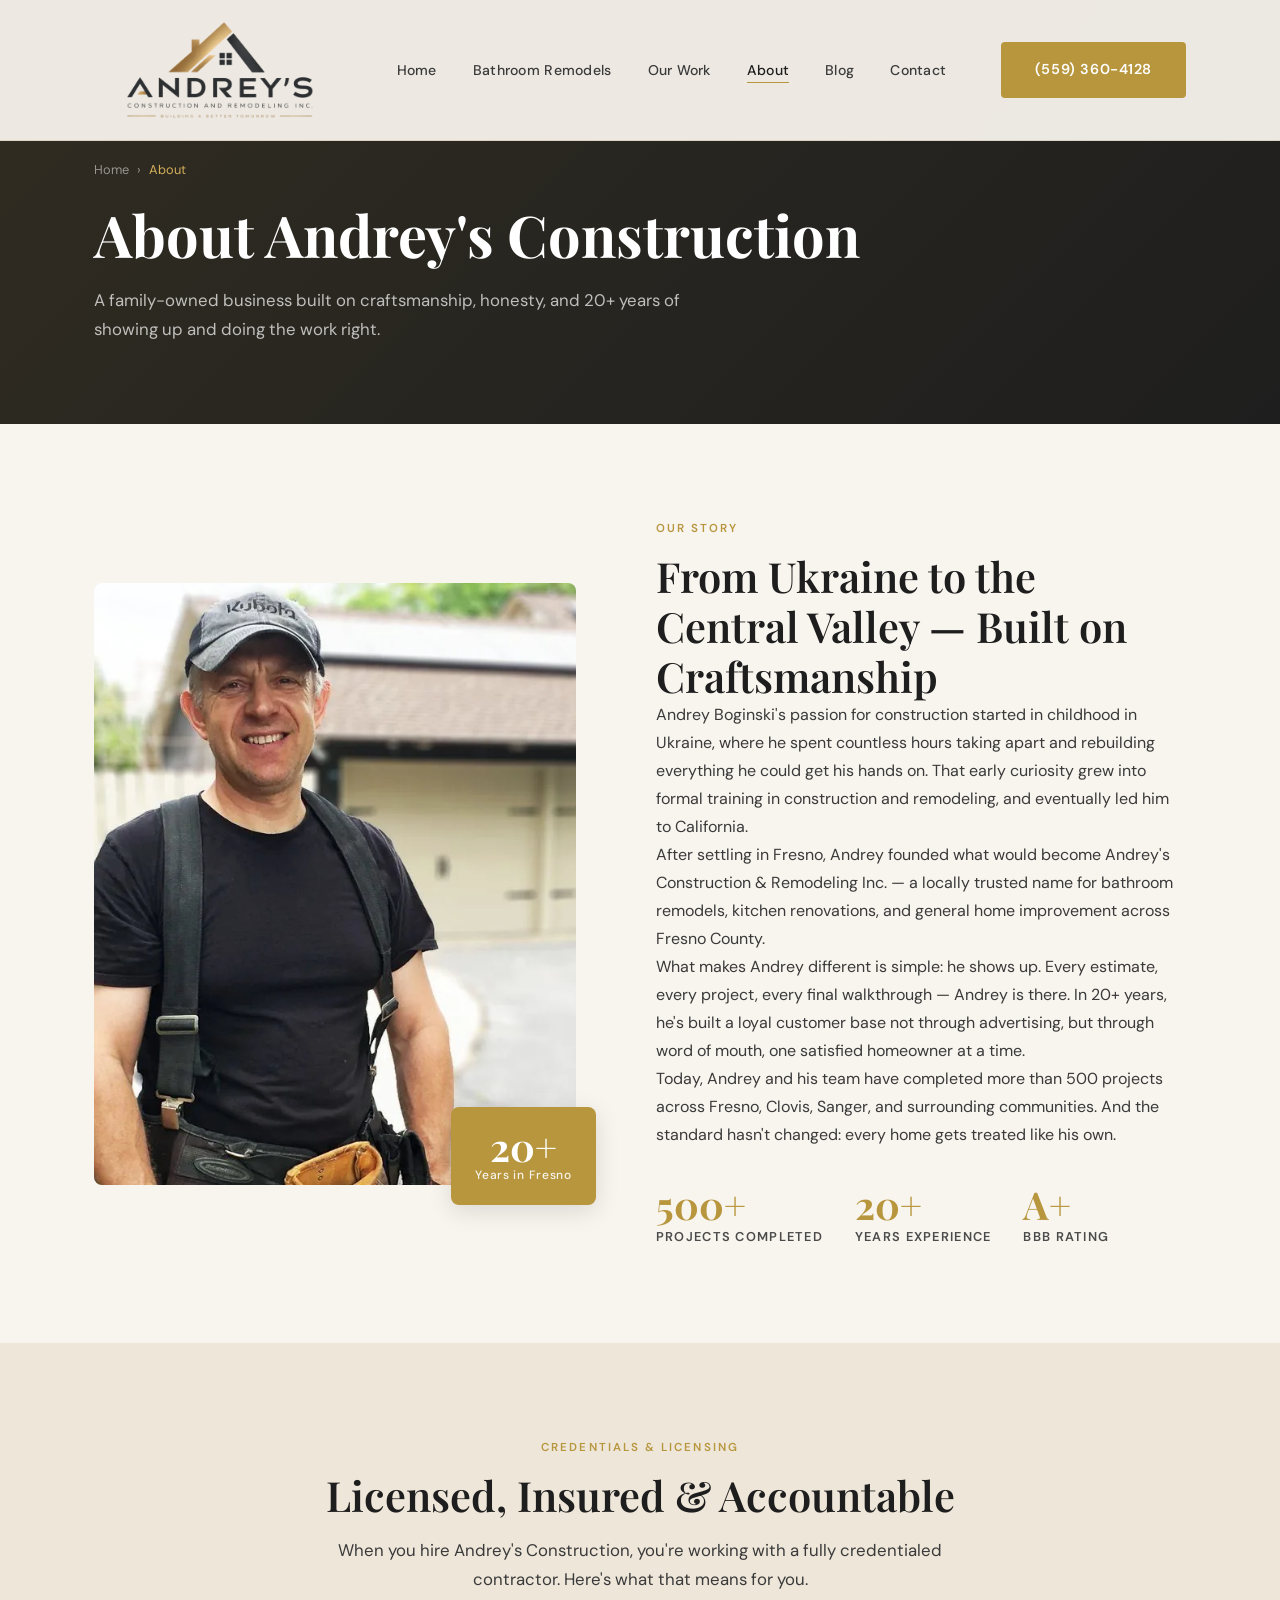
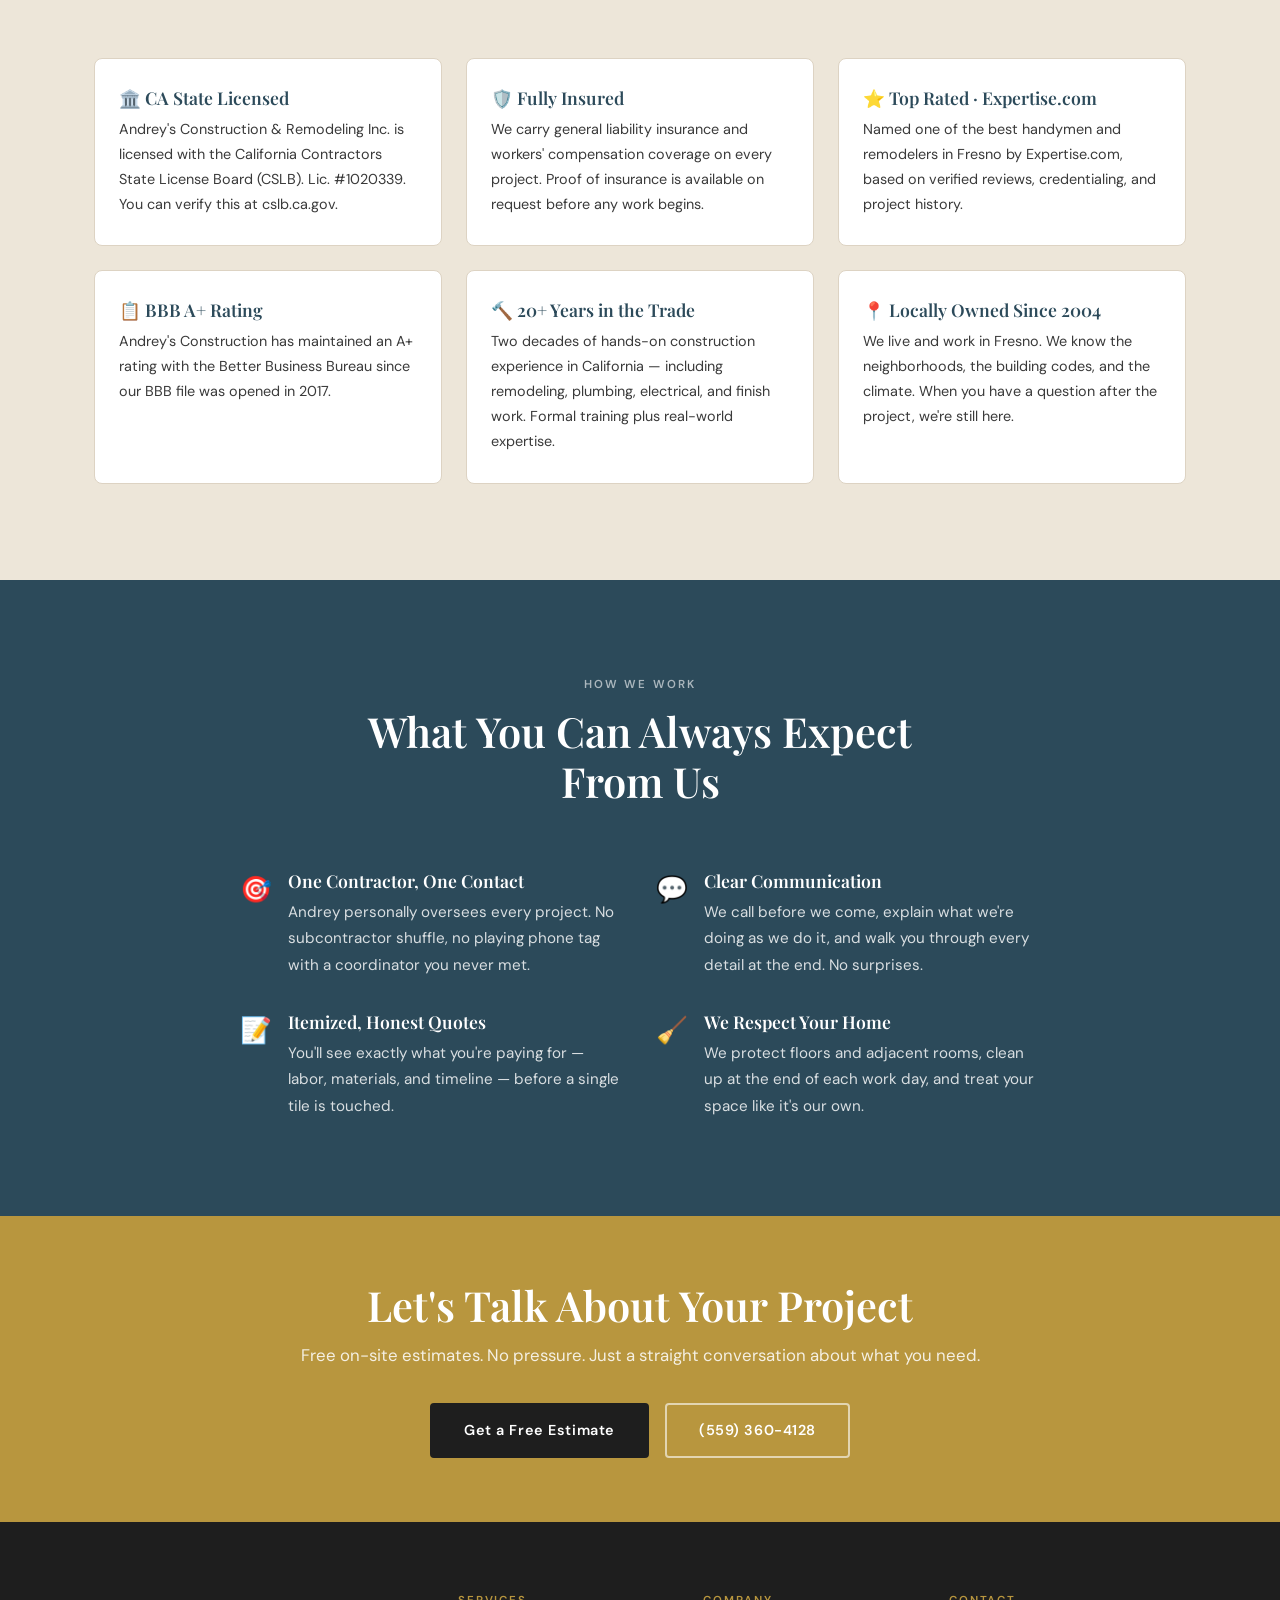
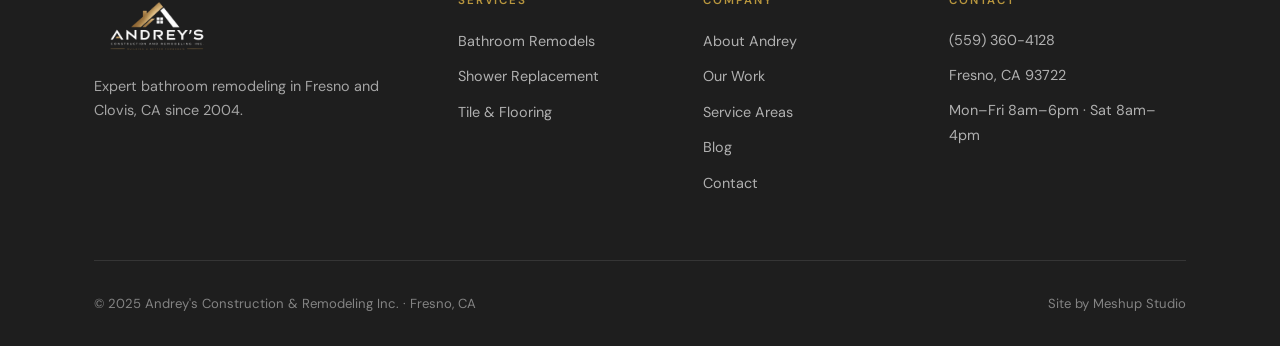
==== commit 958f29d9: "Remove inline style overriding nav logo size on all pages Every page had a hardcoded style="height:5" ====
--- a/about.html
+++ b/about.html
@@ -41,7 +41,7 @@
   <div class="container">
     <div class="nav-inner">
       <a href="/" class="nav-logo" aria-label="Andrey's Construction home">
-        <img src="/images/logo/logo-light.png" alt="Andrey's Construction &amp; Remodeling Inc." width="220" height="60" width="140" height="70" style="height:56px;width:auto;display:block;">
+        <img src="/images/logo/logo-light.png" alt="Andrey's Construction &amp; Remodeling Inc." width="256" height="128">
       </a>
       <ul class="nav-links">
         <li><a href="/">Home</a></li>
--- a/css/style.css
+++ b/css/style.css
@@ -138,7 +138,7 @@
   display: flex;
   align-items: center;
   justify-content: space-between;
-  height: 72px;
+  height: 140px;
 }
 .nav-logo {
   display: flex;
@@ -147,7 +147,7 @@
   text-decoration: none;
 }
 .nav-logo img {
-  height: 48px;
+  height: 128px;
   width: auto;
   display: block;
   object-fit: contain;
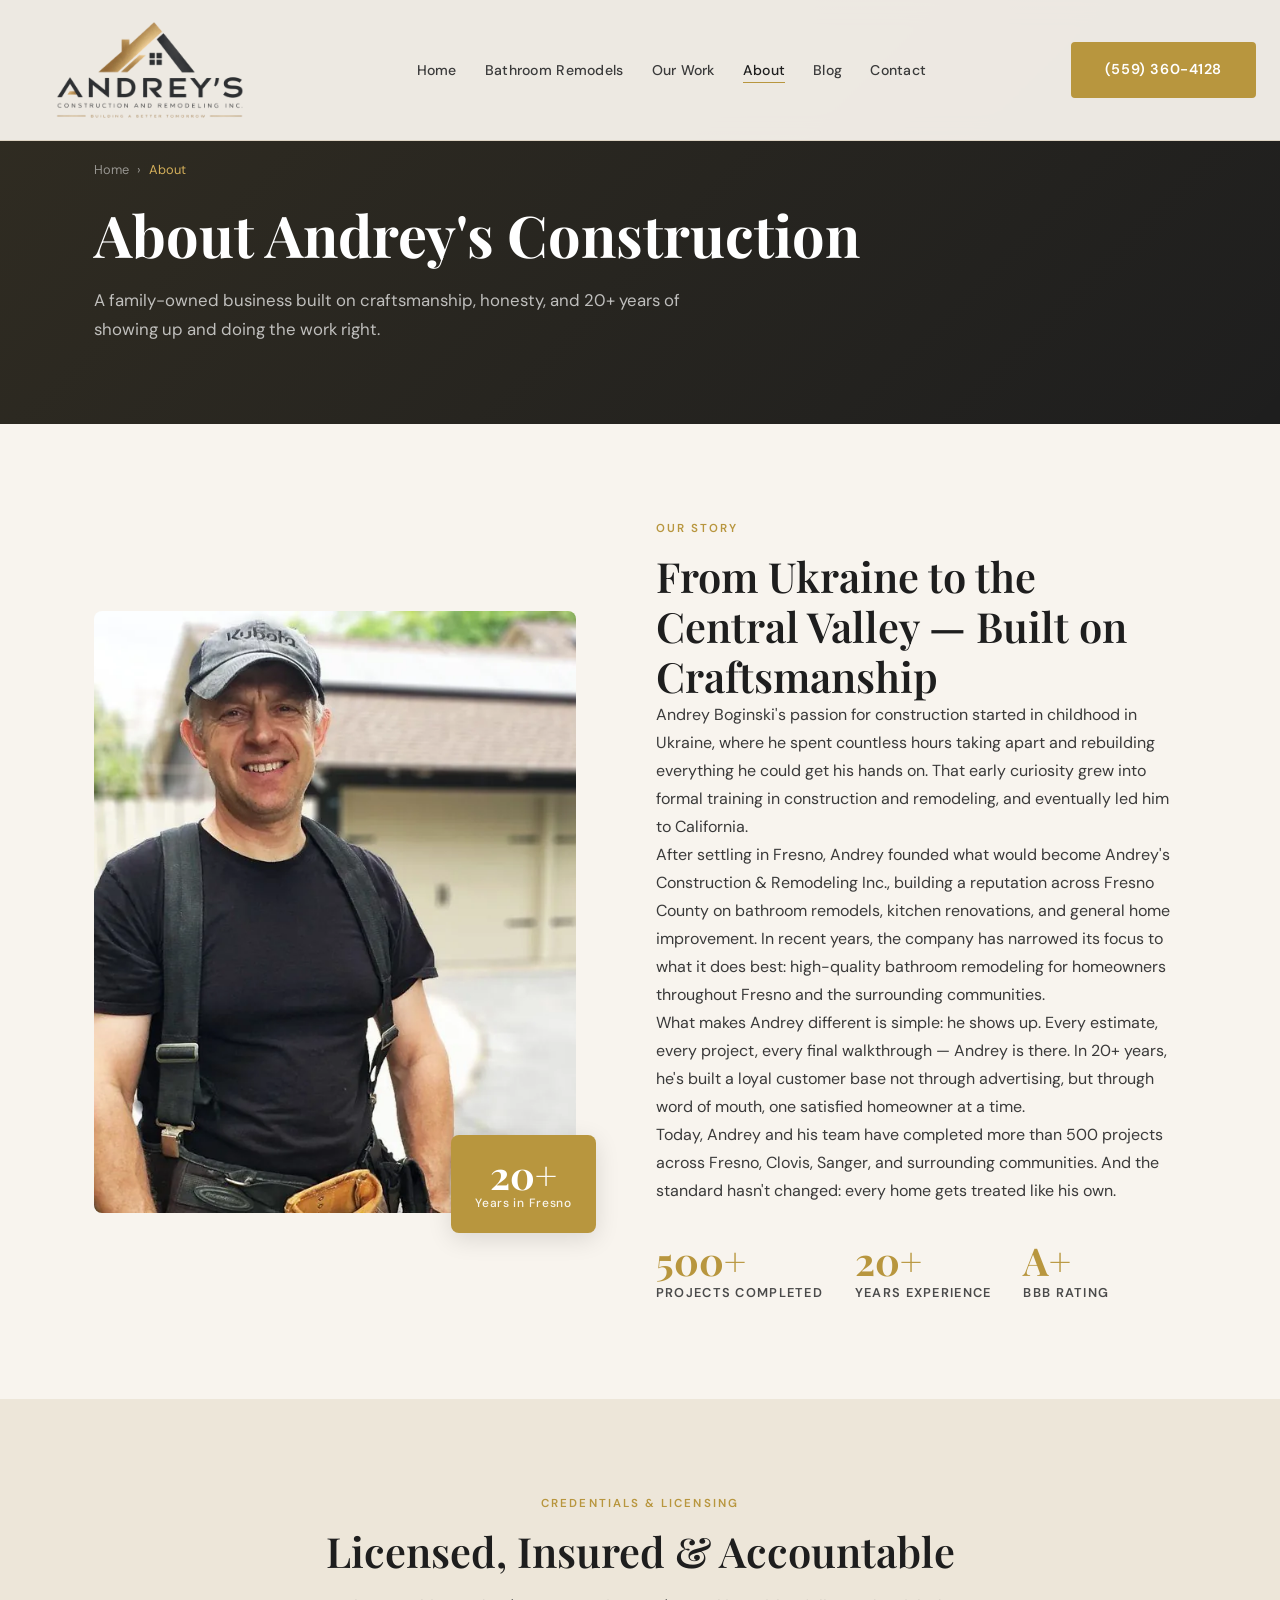
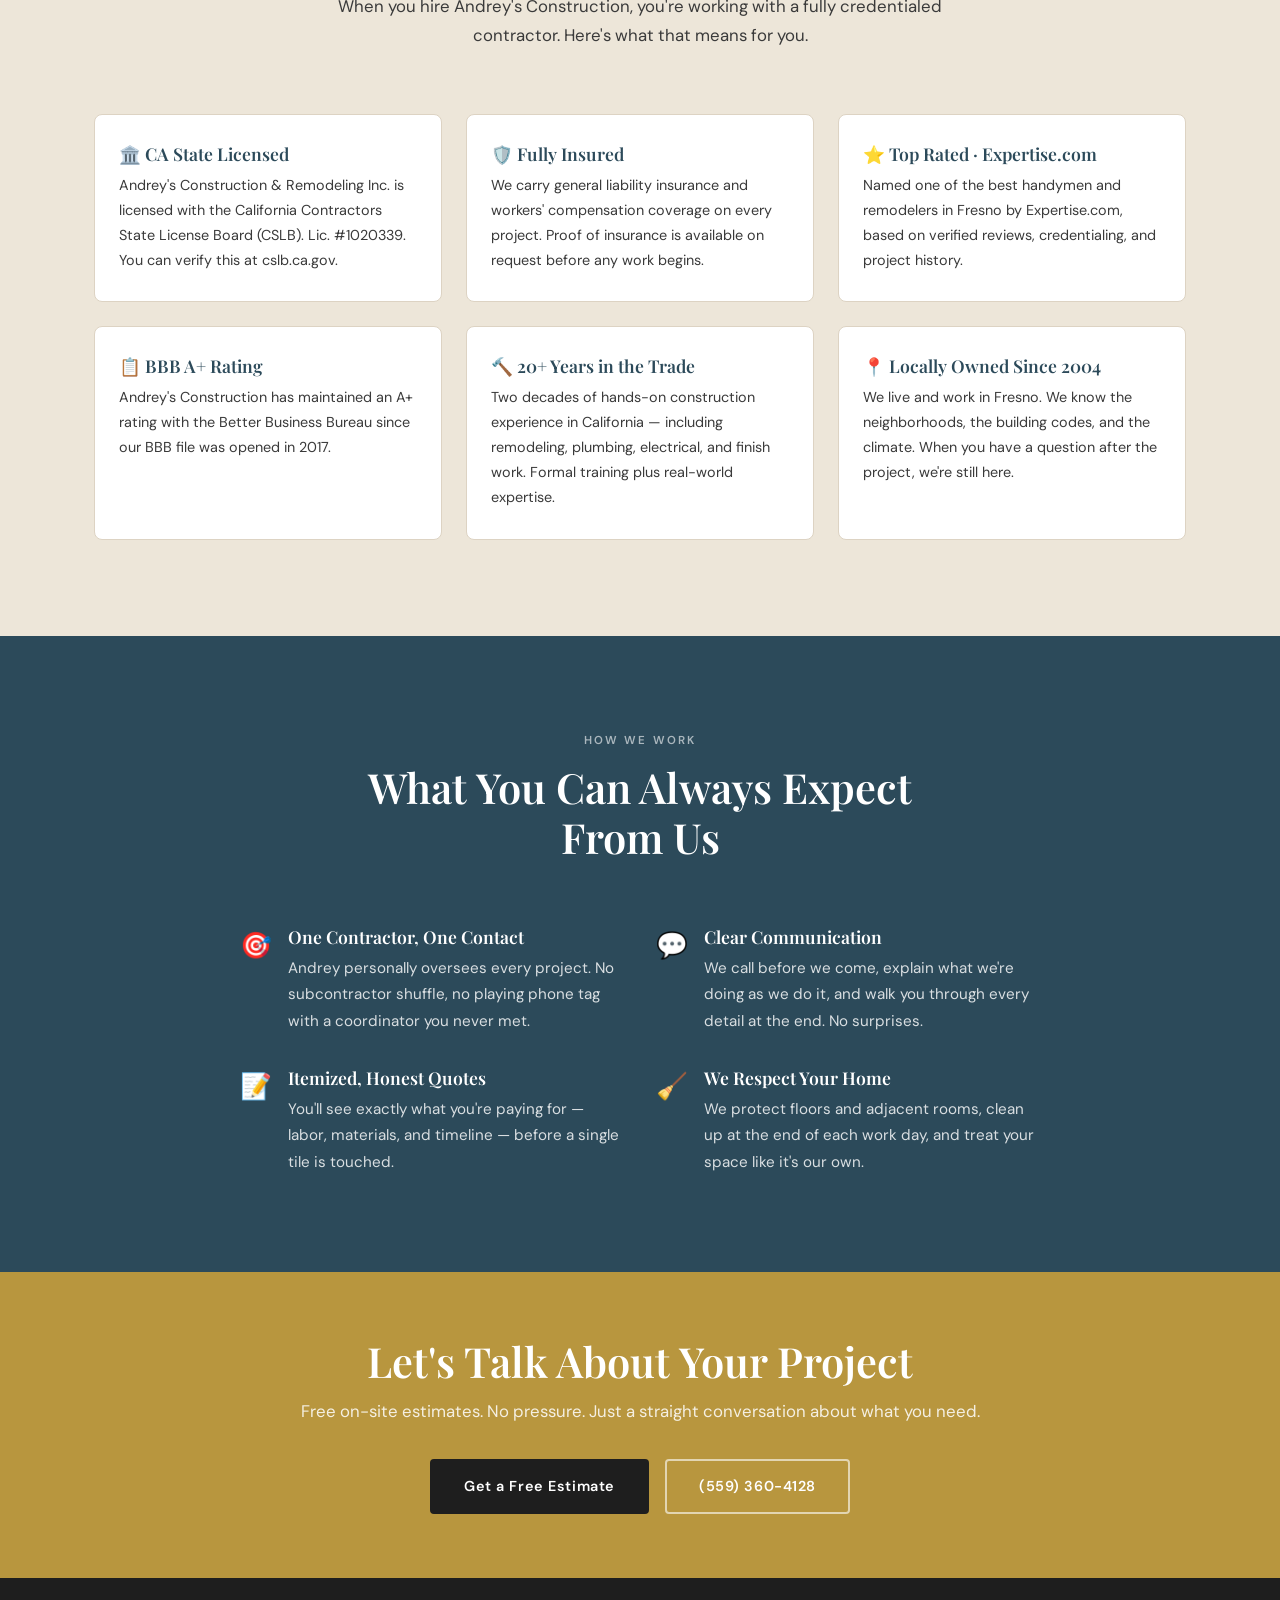
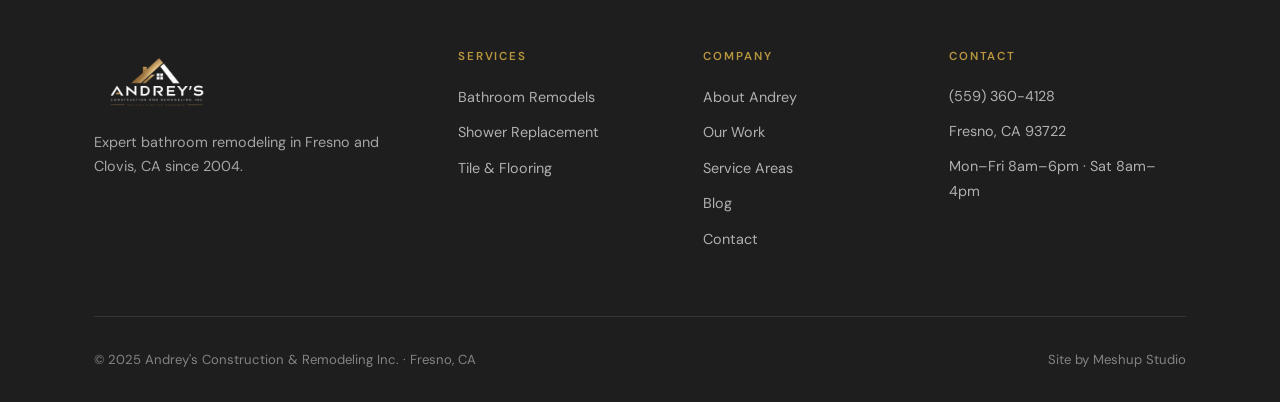
==== commit 3d7b2ec8: "Phase 1 SEO/content cleanup: schema, broken assets, off-brand gallery content - index.html: remove s" ====
--- a/about.html
+++ b/about.html
@@ -93,7 +93,7 @@
         <span class="eyebrow">Our Story</span>
         <h2>From Ukraine to the Central Valley — Built on Craftsmanship</h2>
         <p>Andrey Boginski's passion for construction started in childhood in Ukraine, where he spent countless hours taking apart and rebuilding everything he could get his hands on. That early curiosity grew into formal training in construction and remodeling, and eventually led him to California.</p>
-        <p>After settling in Fresno, Andrey founded what would become Andrey's Construction & Remodeling Inc. — a locally trusted name for bathroom remodels, kitchen renovations, and general home improvement across Fresno County.</p>
+        <p>After settling in Fresno, Andrey founded what would become Andrey's Construction & Remodeling Inc., building a reputation across Fresno County on bathroom remodels, kitchen renovations, and general home improvement. In recent years, the company has narrowed its focus to what it does best: high-quality bathroom remodeling for homeowners throughout Fresno and the surrounding communities.</p>
         <p>What makes Andrey different is simple: he shows up. Every estimate, every project, every final walkthrough — Andrey is there. In 20+ years, he's built a loyal customer base not through advertising, but through word of mouth, one satisfied homeowner at a time.</p>
         <p>Today, Andrey and his team have completed more than 500 projects across Fresno, Clovis, Sanger, and surrounding communities. And the standard hasn't changed: every home gets treated like his own.</p>
 
--- a/css/style.css
+++ b/css/style.css
@@ -134,17 +134,20 @@
   transition: box-shadow 0.2s;
 }
 .site-nav.scrolled { box-shadow: var(--shadow-sm); }
+.site-nav .container { max-width: 1300px; }
 .nav-inner {
   display: flex;
   align-items: center;
   justify-content: space-between;
   height: 140px;
+  gap: 24px;
 }
 .nav-logo {
   display: flex;
   align-items: center;
   line-height: 1;
   text-decoration: none;
+  flex-shrink: 0;
 }
 .nav-logo img {
   height: 128px;
@@ -155,7 +158,8 @@
 .nav-links {
   display: flex;
   align-items: center;
-  gap: 36px;
+  gap: 28px;
+  flex-wrap: nowrap;
 }
 .nav-links a {
   font-size: 0.88rem;
@@ -164,6 +168,7 @@
   letter-spacing: 0.02em;
   transition: color 0.15s;
   position: relative;
+  white-space: nowrap;
 }
 .nav-links a::after {
   content: '';
@@ -785,6 +790,11 @@
 .mobile-nav .btn { margin-top: 24px; width: 100%; justify-content: center; }
 
 /* ---------- RESPONSIVE ---------- */
+@media (max-width: 1200px) {
+  .nav-links, .nav-cta { display: none; }
+  .nav-hamburger { display: flex; }
+}
+
 @media (max-width: 1024px) {
   :root { --section-pad: 72px; }
   .services-grid { grid-template-columns: repeat(2, 1fr); }
@@ -803,8 +813,6 @@
 
 @media (max-width: 768px) {
   :root { --section-pad: 56px; }
-  .nav-links, .nav-cta { display: none; }
-  .nav-hamburger { display: flex; }
   .hero { min-height: 92vh; }
   .hero-stats { gap: 28px; }
   .hero-trust { display: none; }
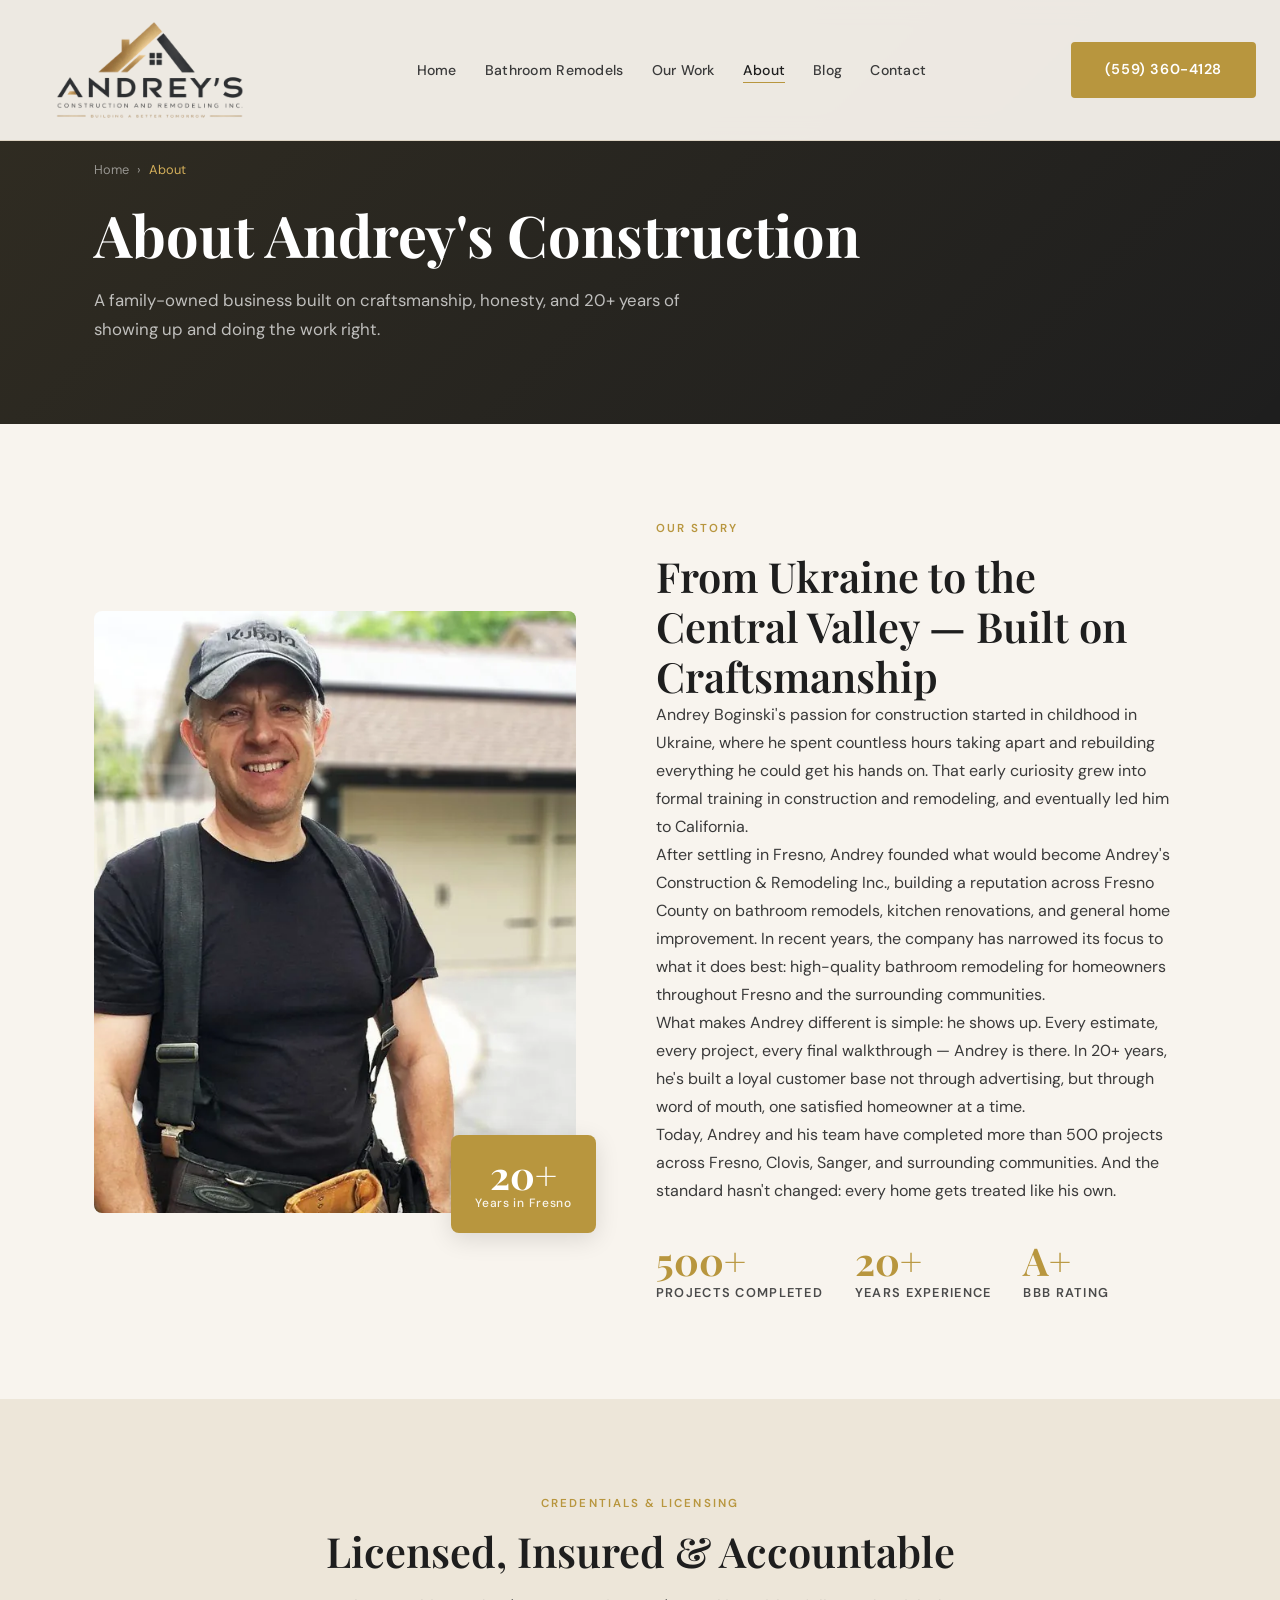
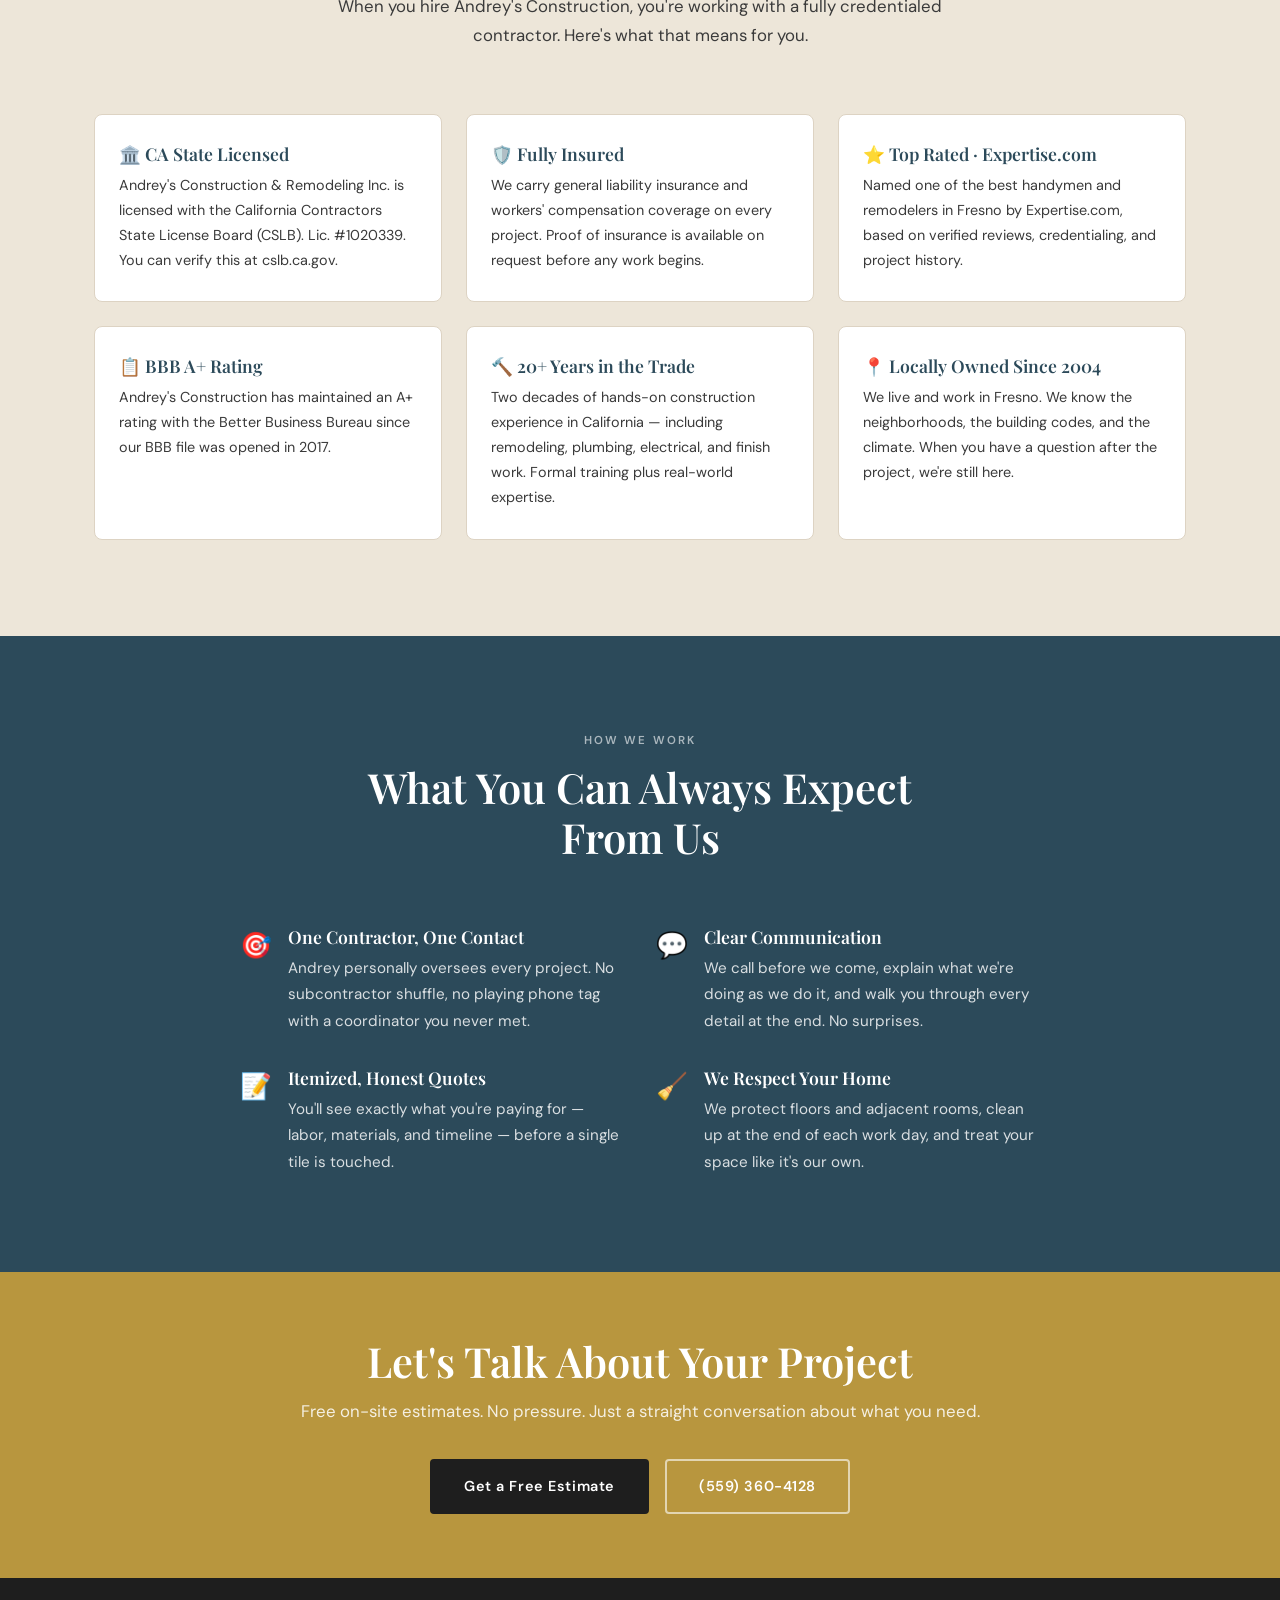
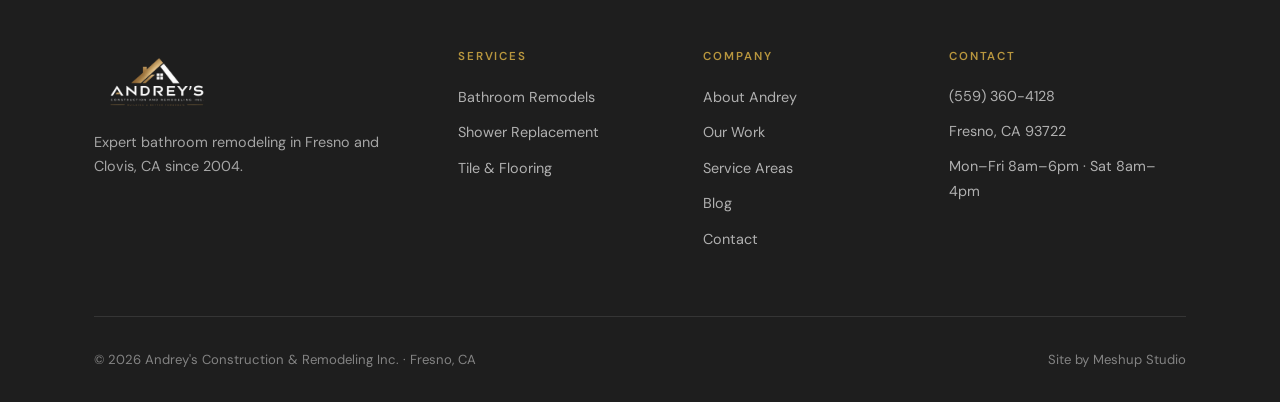
==== commit 8309299f: "Phase 7: sitewide cleanup - homepage photo accuracy, 2026 dates, copyright year - index.html: fix tw" ====
--- a/about.html
+++ b/about.html
@@ -6,7 +6,21 @@
   <title>About Andrey Boginski | Fresno Remodeling Contractor Since 2004</title>
   <meta name="description" content="Meet Andrey Boginski — licensed Fresno contractor with 20+ years experience and 500+ remodels. Founder of Andrey's Construction & Remodeling Inc.">
   <meta name="robots" content="index, follow">
-  <link rel="canonical" href="https://www.andreyhandyman.com/about.html">
+  <link rel="canonical" href="https://andreyhandyman.com/about.html">
+
+  <!-- Open Graph -->
+  <meta property="og:title" content="About Andrey Boginski | Fresno Remodeling Contractor">
+  <meta property="og:description" content="Meet Andrey Boginski — licensed Fresno contractor with 20+ years experience and 500+ remodels.">
+  <meta property="og:type" content="website">
+  <meta property="og:url" content="https://andreyhandyman.com/about.html">
+  <meta property="og:image" content="https://andreyhandyman.com/images/andrey-boginski.jpg">
+
+  <!-- Twitter Card -->
+  <meta name="twitter:card" content="summary_large_image">
+  <meta name="twitter:title" content="About Andrey Boginski | Fresno Remodeling Contractor">
+  <meta name="twitter:description" content="Meet Andrey Boginski — licensed Fresno contractor with 20+ years experience and 500+ remodels.">
+  <meta name="twitter:image" content="https://andreyhandyman.com/images/andrey-boginski.jpg">
+
   <link rel="icon" type="image/png" href="/favicon.png">
   <link rel="apple-touch-icon" href="/images/logo/favicon-192.png">
   <link rel="preconnect" href="https://fonts.googleapis.com">
@@ -14,6 +28,10 @@
   <link rel="preload" href="https://fonts.googleapis.com/css2?family=Playfair+Display:ital,wght@0,600;0,700;1,400&family=DM+Sans:wght@400;500;600&display=swap" as="style" onload="this.onload=null;this.rel='stylesheet'">
   <noscript><link rel="stylesheet" href="https://fonts.googleapis.com/css2?family=Playfair+Display:ital,wght@0,600;0,700;1,400&family=DM+Sans:wght@400;500;600&display=swap"></noscript>
   <link rel="stylesheet" href="css/style.css">
+  <style>
+    .expect-grid { display:grid; grid-template-columns:repeat(2,1fr); gap:32px; max-width:800px; margin:0 auto; }
+    @media(max-width:768px){ .expect-grid{grid-template-columns:1fr; gap:24px;} }
+  </style>
 
   <script type="application/ld+json">
   {
@@ -23,7 +41,7 @@
     "jobTitle": "Owner & Master Contractor",
     "worksFor": {
       "@type": "HomeAndConstructionBusiness",
-      "@id": "https://www.andreyhandyman.com/#business"
+      "@id": "https://andreyhandyman.com/#business"
     },
     "description": "Licensed California contractor with 20+ years of experience in bathroom remodeling and home renovation in Fresno and Clovis, CA.",
     "address": {
@@ -32,6 +50,18 @@
       "addressRegion": "CA",
       "addressCountry": "US"
     }
+  }
+  </script>
+
+  <!-- BreadcrumbList Schema -->
+  <script type="application/ld+json">
+  {
+    "@context": "https://schema.org",
+    "@type": "BreadcrumbList",
+    "itemListElement": [
+      { "@type": "ListItem", "position": 1, "name": "Home", "item": "https://andreyhandyman.com/" },
+      { "@type": "ListItem", "position": 2, "name": "About", "item": "https://andreyhandyman.com/about.html" }
+    ]
   }
   </script>
 </head>
@@ -160,7 +190,7 @@
       <span class="eyebrow" style="color:rgba(255,255,255,0.6);">How We Work</span>
       <h2>What You Can Always Expect From Us</h2>
     </div>
-    <div style="display:grid; grid-template-columns:repeat(2,1fr); gap:32px; max-width:800px; margin:0 auto;">
+    <div class="expect-grid">
       <div style="display:flex; gap:16px; align-items:flex-start;">
         <div style="font-size:1.6rem; flex-shrink:0;">🎯</div>
         <div>
@@ -214,7 +244,7 @@
       <div class="footer-col"><h4>Contact</h4><p class="footer-contact-item"><a href="tel:5593604128">(559) 360-4128</a></p><p class="footer-contact-item">Fresno, CA 93722</p><p class="footer-contact-item">Mon–Fri 8am–6pm · Sat 8am–4pm</p></div>
     </div>
     <div class="footer-bottom">
-      <span>© 2025 Andrey's Construction & Remodeling Inc. · Fresno, CA</span>
+      <span>© 2026 Andrey's Construction & Remodeling Inc. · Fresno, CA</span>
       <span>Site by <a href="https://meshupstudio.com" target="_blank" rel="noopener noreferrer">Meshup Studio</a></span>
     </div>
   </div>
--- a/css/style.css
+++ b/css/style.css
@@ -188,10 +188,14 @@
 .nav-hamburger {
   display: none;
   flex-direction: column;
+  align-items: center;
+  justify-content: center;
   gap: 5px;
+  width: 44px;
+  height: 44px;
   background: none;
   border: none;
-  padding: 4px;
+  padding: 0;
 }
 .nav-hamburger span {
   display: block;
@@ -532,6 +536,7 @@
 .contact-detail-text a:hover { color: var(--gold); }
 
 /* FORM */
+.contact-form-col { min-width: 0; }
 .contact-form { background: var(--white); border: 1px solid var(--border); border-radius: var(--radius-md); padding: 48px; }
 .contact-form h3 { margin-bottom: 32px; font-size: 1.3rem; }
 .form-row { display: grid; grid-template-columns: 1fr 1fr; gap: 20px; }
